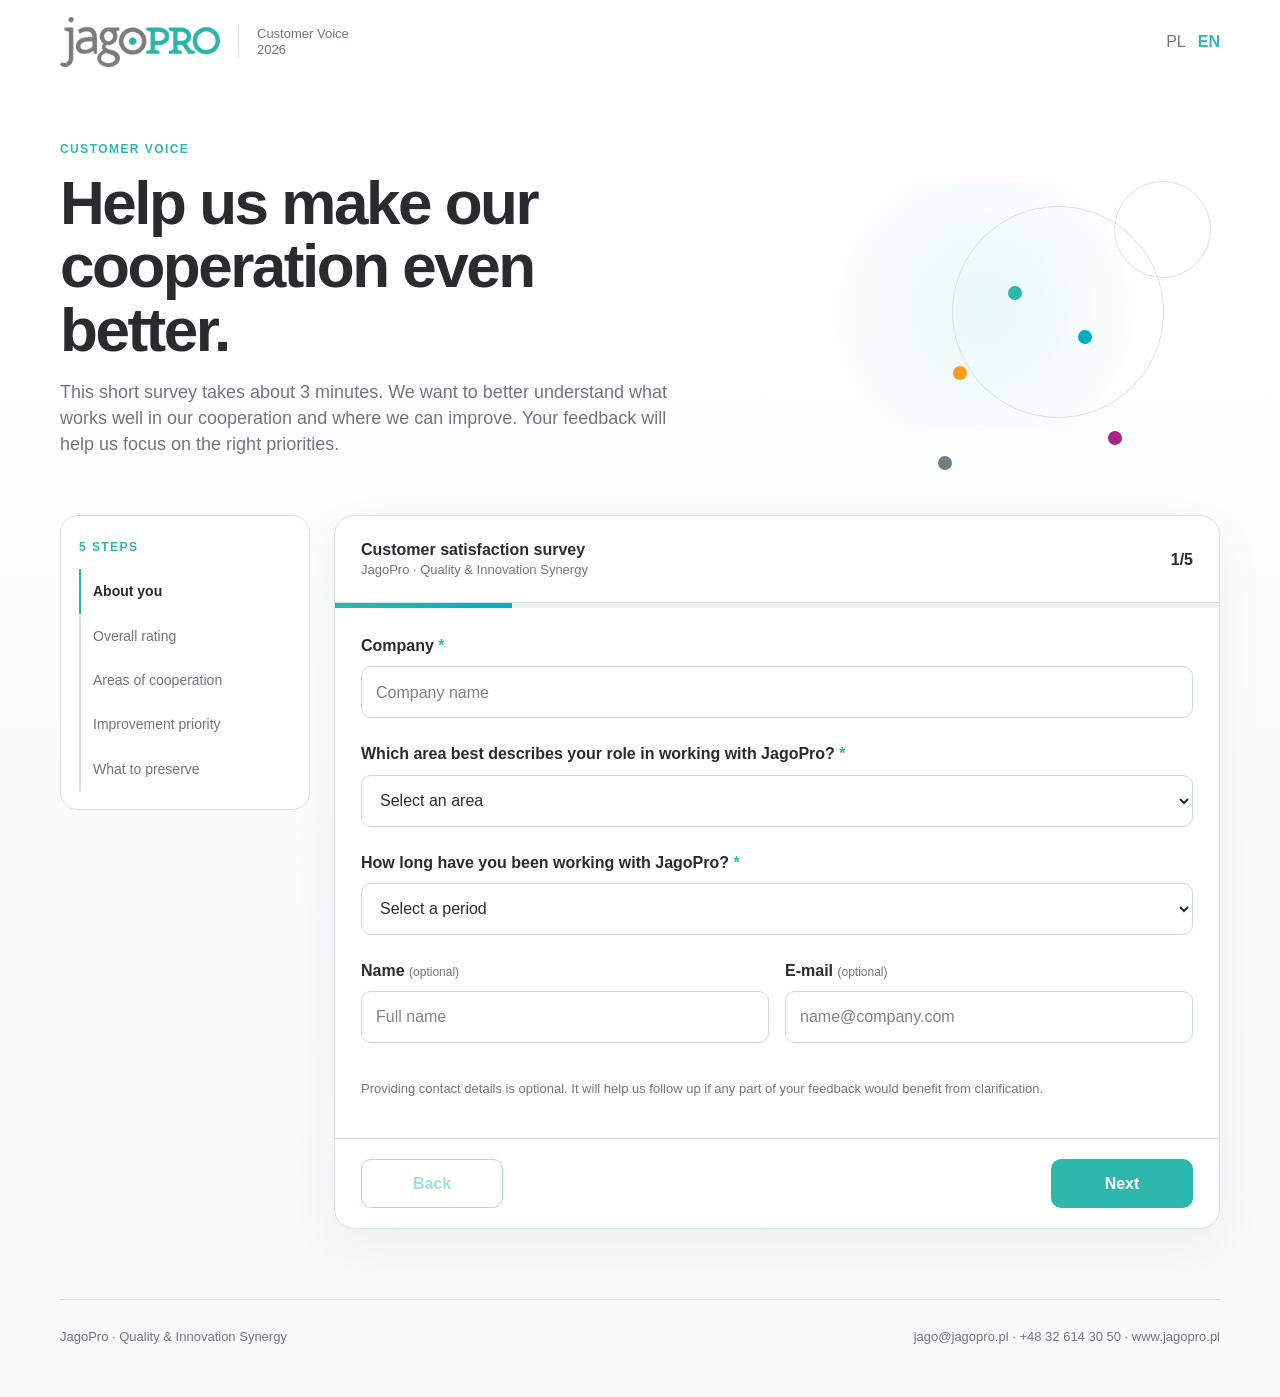
==== en.html @ cfceb54d "Move English contact details and navigation" ====
<!doctype html>
<html lang="en">
<head>
  <meta charset="utf-8">
  <meta name="viewport" content="width=device-width,initial-scale=1">
  <meta name="theme-color" content="#ffffff">
  <title>JagoPro — Customer satisfaction survey</title>
  <link rel="stylesheet" href="assets/styles.css?v=2026.4">
  <link rel="stylesheet" href="assets/refinements.css?v=2026.7">
</head>
<body data-lang="en">
<header>
  <div class="shell topbar">
    <div class="brand">
      <img class="logo" src="assets/jagopro-logo.png" alt="JagoPro">
      <div class="brandline"></div>
      <div class="brandcopy">Customer Voice<br>2026</div>
    </div>
    <nav class="lang"><a href="pl.html">PL</a><a class="active" href="en.html">EN</a></nav>
  </div>
</header>

<main class="shell">
  <section class="hero">
    <div>
      <span class="eyebrow">Customer Voice</span>
      <h1>Help us make our cooperation even better.</h1>
      <p>This short survey takes about 3 minutes. We want to better understand what works well in our cooperation and where we can improve. Your feedback will help us focus on the right priorities.</p>
    </div>
    <div class="molecule"><span class="dot" style="right:42%;top:42%"></span></div>
  </section>

  <section class="survey-layout">
    <aside class="steps">
      <span class="eyebrow">5 steps</span>
      <ol>
        <li class="active">About you</li>
        <li>Overall rating</li>
        <li>Areas of cooperation</li>
        <li>Improvement priority</li>
        <li>What to preserve</li>
      </ol>
    </aside>

    <div class="card">
      <div id="form-body-wrap">
        <div class="card-head">
          <div><b>Customer satisfaction survey</b><div class="hint">JagoPro · Quality &amp; Innovation Synergy</div></div>
          <b id="step-count">1/5</b>
        </div>
        <div class="progress"><span id="progress-fill"></span></div>

        <form id="feedback-form">
          <div class="form-body">
            <section class="section active">
              <div class="question">
                <label class="q-label" for="company">Company <span class="required">*</span></label>
                <input id="company" name="company" type="text" autocomplete="organization" placeholder="Company name" required>
              </div>
              <div class="question">
                <label class="q-label" for="role">Which area best describes your role in working with JagoPro? <span class="required">*</span></label>
                <select id="role" name="role" required>
                  <option value="">Select an area</option>
                  <option value="procurement">Procurement</option>
                  <option value="rd">R&amp;D / Product Development</option>
                  <option value="quality">Quality / Regulatory</option>
                  <option value="supply">Supply Chain / Logistics</option>
                  <option value="sales">Sales / Marketing / Brand</option>
                  <option value="management">Management</option>
                  <option value="other">Other</option>
                </select>
              </div>
              <div class="question">
                <label class="q-label" for="cooperation">How long have you been working with JagoPro? <span class="required">*</span></label>
                <select id="cooperation" name="cooperation" required>
                  <option value="">Select a period</option>
                  <option value="lt1">Less than 1 year</option>
                  <option value="1to3">1–3 years</option>
                  <option value="3to5">3–5 years</option>
                  <option value="gt5">More than 5 years</option>
                </select>
              </div>
              <div class="grid-2">
                <div class="question">
                  <label class="q-label" for="name">Name <span class="optional">(optional)</span></label>
                  <input id="name" name="name" type="text" autocomplete="name" placeholder="Full name">
                </div>
                <div class="question">
                  <label class="q-label" for="email">E-mail <span class="optional">(optional)</span></label>
                  <input id="email" name="email" type="email" autocomplete="email" placeholder="name@company.com">
                </div>
              </div>
              <p class="privacy-note">Providing contact details is optional. It will help us follow up if any part of your feedback would benefit from clarification.</p>
            </section>

            <section class="section">
              <div class="question">
                <span class="q-label">How likely are you to recommend JagoPro as a contract manufacturing partner? <span class="required">*</span></span>
                <div id="nps-grid" class="nps-grid"></div>
                <div class="nps-legend"><span>Not at all likely</span><span>Extremely likely</span></div>
              </div>
              <div class="question">
                <label class="q-label" for="nps_reason">What had the greatest influence on your score? <span class="optional">(optional)</span></label>
                <textarea id="nps_reason" name="nps_reason" placeholder="A brief answer is perfectly sufficient."></textarea>
              </div>
              <div class="question">
                <span class="q-label">Overall, how would you rate your cooperation with JagoPro? <span class="required">*</span></span>
                <div id="overall-grid" class="scale5 survey-choice-stack"></div>
              </div>
              <div class="question">
                <span class="q-label">How does JagoPro compare with other manufacturers or suppliers you work with? <span class="required">*</span></span>
                <div id="competitor-grid" class="choice-grid survey-choice-stack"></div>
              </div>
            </section>

            <section class="section" data-matrix="true">
              <div class="question">
                <span class="q-label">How would you rate JagoPro in the following areas? <span class="required">*</span></span>
                <span class="hint matrix-help">Please rate each area from 5 to 1: 5 means “very good”, 3 “neutral”, and 1 “very poor”. If an area has not been part of your cooperation with JagoPro or you do not have enough experience to assess it fairly, choose “—”.</span>
                <div class="matrix-wrap">
                  <table class="matrix survey-matrix">
                    <thead><tr><th>Area</th><th>5</th><th>4</th><th>3</th><th>2</th><th>1</th><th class="matrix-na-head"></th></tr></thead>
                    <tbody id="matrix-body"></tbody>
                  </table>
                </div>
              </div>
            </section>

            <section class="section">
              <div class="question">
                <label class="q-label" for="improvement_priority">If we could improve just one aspect of our cooperation, which area should be our priority? <span class="required">*</span></label>
                <select id="improvement_priority" name="improvement_priority" required>
                  <option value="">Select an area</option>
                  <option value="quality">Product quality and consistency</option>
                  <option value="delivery">Delivery reliability and predictability</option>
                  <option value="communication">Speed and quality of communication</option>
                  <option value="proactive">Proactive communication about changes and risks</option>
                  <option value="technical">Technical expertise and quality of advice</option>
                  <option value="flexibility">Flexibility and responsiveness</option>
                  <option value="development">Product development and launch</option>
                  <option value="complaints">Handling problems and complaints</option>
                  <option value="other">Other</option>
                </select>
              </div>
              <div class="question">
                <label class="q-label" for="improvement_reason">What could we do better in this area? <span class="optional">(optional)</span></label>
                <textarea id="improvement_reason" name="improvement_reason" placeholder="If possible, share a specific example or briefly describe the change that would be most valuable to you."></textarea>
              </div>
            </section>

            <section class="section">
              <div class="question">
                <label class="q-label" for="keep_comment">What works particularly well in our cooperation and is worth preserving? <span class="optional">(optional)</span></label>
                <textarea id="keep_comment" name="keep_comment" placeholder="What do you value most about working with JagoPro?"></textarea>
              </div>
              <div class="question">
                <label class="q-label" for="additional_comment">Is there anything else you would like to share with us? <span class="optional">(optional)</span></label>
                <textarea id="additional_comment" name="additional_comment" placeholder="Any additional comment, suggestion or context about your cooperation with JagoPro."></textarea>
              </div>
            </section>
          </div>

          <div id="validation" class="validation"></div>
          <div class="form-actions">
            <button id="prev-btn" class="btn btn-secondary" type="button">Back</button>
            <button id="next-btn" class="btn btn-primary" type="button">Next</button>
          </div>
        </form>
      </div>

      <div id="success" class="success"><div><div class="success-mark">✓</div><h2>Thank you for your time.</h2><p>Your feedback will help us make our cooperation even better.</p></div></div>
    </div>
  </section>
</main>

<footer class="shell footer"><span>JagoPro · Quality &amp; Innovation Synergy</span><span>jago@jagopro.pl · +48 32 614 30 50 · www.jagopro.pl</span></footer>

<script>
document.getElementById('nps-grid').innerHTML=[...Array(11).keys()].map(v=>`<div class="nps-option"><input id="nps${v}" type="radio" name="nps" value="${v}" ${v===0?'required':''}><label for="nps${v}">${v}</label></div>`).join('');
const overallLabels={5:'very good',4:'good',3:'neutral',2:'poor',1:'very poor'};
document.getElementById('overall-grid').innerHTML=[5,4,3,2,1].map((v,i)=>`<div class="choice"><input id="overall${v}" type="radio" name="overall" value="${v}" ${i===0?'required':''}><label for="overall${v}">${v} · ${overallLabels[v]}</label></div>`).join('');
const ds=[['quality','Product quality and consistency'],['delivery','Delivery reliability and predictability'],['communication','Speed and quality of communication'],['proactive','Proactive communication about changes and risks'],['technical','Technical expertise and quality of advice'],['flexibility','Flexibility and responsiveness'],['development','Product development and launch'],['complaints','Handling problems and complaints']];
document.getElementById('matrix-body').innerHTML=ds.map(([k,l])=>`<tr><td>${l}</td>${[5,4,3,2,1,'na'].map(v=>`<td class="${v==='na'?'matrix-na-cell':''}"><input class="matrix-radio" id="${k}-${v}" type="radio" name="${k}" value="${v}"><label for="${k}-${v}" ${v==='na'?'title="I cannot assess this"':''}>${v==='na'?'—':v}</label></td>`).join('')}</tr>`).join('');
const cp=[['5','Much better'],['4','Somewhat better'],['3','About the same'],['2','Somewhat worse'],['1','Much worse'],['na','I can’t make a fair comparison']];
document.getElementById('competitor-grid').innerHTML=cp.map(([v,l],i)=>`<div class="choice ${v==='na'?'neutral-choice':''}"><input id="cmp${v}" type="radio" name="competitor" value="${v}" ${i===0?'required':''}><label for="cmp${v}">${l}</label></div>`).join('');
</script>
<script src="assets/config.js?v=2026.4"></script>
<script src="assets/survey.js?v=2026.10"></script>
</body>
</html>
---- assets/styles.css ----
:root{--t:#2db8ad;--c:#00aec4;--g:#2a2b2e;--m:#70767a;--l:#d7e2e0;--bg:#f7faf9;--w:#fff;--red:#c84c4c;--amber:#c58b24}*{box-sizing:border-box}body{margin:0;font-family:Aptos,"Segoe UI",Arial,sans-serif;color:var(--g);background:linear-gradient(180deg,#fff 0,#f7faf9 100%);line-height:1.45}.shell{width:min(1160px,calc(100% - 40px));margin:auto}.topbar,.admin-top .topbar{height:84px;display:flex;align-items:center;justify-content:space-between}.brand{display:flex;align-items:center;gap:18px}.logo{width:160px;height:auto}.brandline{width:1px;height:32px;background:var(--l)}.brandcopy{font-size:13px;color:var(--m);line-height:1.2}.lang a,.toolbar button,.toolbar select,.btn{font:inherit}.lang a{color:var(--m);text-decoration:none;margin-left:12px}.lang a.active{color:var(--t);font-weight:700}.hero{padding:52px 0 28px;display:grid;grid-template-columns:1.15fr .85fr;gap:52px;align-items:center}.eyebrow{font-size:12px;letter-spacing:.12em;text-transform:uppercase;font-weight:700;color:var(--t)}h1{font-size:clamp(36px,5vw,62px);line-height:1.02;margin:12px 0 18px;letter-spacing:-.04em}h2{font-size:28px;margin:0 0 10px}h3{margin:0;font-size:18px}.hero p,.analytics-head p{font-size:18px;color:var(--m);max-width:700px}.molecule{min-height:250px;position:relative;background:radial-gradient(circle at 50% 50%,rgba(45,184,173,.1),transparent 58%)}.molecule:before,.molecule:after{content:"";position:absolute;border:1px solid var(--l);border-radius:50%}.molecule:before{width:210px;height:210px;right:12%;top:10%}.molecule:after{width:95px;height:95px;right:2%;top:0}.dot{position:absolute;width:14px;height:14px;border-radius:50%;background:var(--t);box-shadow:70px 44px 0 var(--c),-55px 80px 0 #f1a01e,100px 145px 0 #a72587,-70px 170px 0 #6e7f82}.survey-layout{display:grid;grid-template-columns:250px 1fr;gap:24px;align-items:start;padding:12px 0 70px}.steps{position:sticky;top:20px;background:#fff;border:1px solid var(--l);border-radius:18px;padding:18px}.steps ol{list-style:none;padding:0;margin:12px 0 0}.steps li{padding:12px;border-left:2px solid var(--l);color:var(--m);font-size:14px}.steps li.active{border-color:var(--t);color:var(--g);font-weight:700}.steps li.done{color:var(--t)}.card{background:#fff;border:1px solid var(--l);border-radius:20px;box-shadow:0 18px 50px rgba(42,43,46,.06);overflow:hidden}.card-head{padding:22px 26px;border-bottom:1px solid var(--l);display:flex;align-items:center;justify-content:space-between}.progress{height:5px;background:#edf2f1}.progress span{display:block;height:100%;background:linear-gradient(90deg,var(--t),var(--c));transition:.25s}.form-body{padding:26px}.section{display:none}.section.active{display:block}.question{margin:0 0 24px}.q-label{display:block;font-weight:700;margin-bottom:9px}.hint,.privacy-note{display:block;color:var(--m);font-size:13px}.required{color:var(--t)}input[type=text],input[type=email],select,textarea{width:100%;padding:13px 14px;border:1px solid #cfdad8;border-radius:10px;background:#fff;color:var(--g);font:inherit}textarea{min-height:105px;resize:vertical}input:focus,select:focus,textarea:focus{outline:2px solid rgba(45,184,173,.18);border-color:var(--t)}.choice-grid,.scale5{display:grid;grid-template-columns:repeat(2,minmax(0,1fr));gap:9px}.choice input,.nps-option input,.matrix-radio{position:absolute;opacity:0;pointer-events:none}.choice label,.nps-option label{display:block;border:1px solid var(--l);border-radius:10px;padding:11px 12px;cursor:pointer}.choice input:checked+label,.nps-option input:checked+label{border-color:var(--t);background:#effaf8;color:#176b65;font-weight:700}.nps-grid{display:grid;grid-template-columns:repeat(11,1fr);gap:6px}.nps-option label{text-align:center;padding:10px 3px}.nps-legend{display:flex;justify-content:space-between;color:var(--m);font-size:12px;margin-top:7px}.matrix-wrap{overflow-x:auto;border:1px solid var(--l);border-radius:12px}.matrix{width:100%;border-collapse:collapse;min-width:700px}.matrix th,.matrix td{border-bottom:1px solid #e8efee;padding:10px;text-align:center}.matrix th:first-child,.matrix td:first-child{text-align:left}.matrix tr:last-child td{border-bottom:0}.matrix-radio+label{display:inline-grid;place-items:center;width:34px;height:34px;border-radius:50%;border:1px solid var(--l);cursor:pointer}.matrix-radio:checked+label{background:var(--t);border-color:var(--t);color:#fff}.form-actions{display:flex;justify-content:space-between;padding:20px 26px;border-top:1px solid var(--l)}.btn{border:0;border-radius:10px;padding:12px 20px;cursor:pointer}.btn-primary{background:var(--t);color:#fff;font-weight:700}.btn-secondary{background:#f1f5f4;color:var(--g)}.btn:disabled{opacity:.45;cursor:not-allowed}.validation{display:none;margin:0 26px 16px;color:#9d3131;background:#fff1f1;padding:10px 12px;border-radius:9px}.validation.show{display:block}.success{display:none;min-height:420px;place-items:center;text-align:center;padding:30px}.success.active{display:grid}.success-mark{width:58px;height:58px;border-radius:50%;display:grid;place-items:center;background:#e6f8f5;color:var(--t);font-size:30px;font-weight:700;margin:0 auto 15px}.grid-2{display:grid;grid-template-columns:1fr 1fr;gap:16px}.footer{display:flex;justify-content:space-between;color:var(--m);font-size:13px;padding:28px 0 50px;border-top:1px solid var(--l)}.admin-body{background:#f4f7f6}.admin-top{background:#fff;border-bottom:1px solid var(--l)}.admin-badge{font-size:11px;letter-spacing:.1em;color:var(--m);border:1px solid var(--l);padding:7px 9px;border-radius:999px}.analytics-main{padding:34px 0 60px}.analytics-head{display:flex;justify-content:space-between;gap:24px;align-items:end}.analytics-head h1{font-size:44px;margin:8px 0}.toolbar{display:flex;gap:8px;flex-wrap:wrap}.toolbar button,.toolbar select{border:1px solid var(--l);background:#fff;padding:10px 12px;border-radius:9px;color:var(--g)}.demo-strip{margin:20px 0 14px;background:#eaf8f6;border:1px solid #c7ebe6;padding:11px 14px;border-radius:10px;display:flex;justify-content:space-between;color:#35605c;font-size:13px}.kpi-grid{display:grid;grid-template-columns:repeat(4,1fr);gap:14px}.panel{background:#fff;border:1px solid var(--l);border-radius:15px;overflow:hidden}.kpi{padding:18px}.kpi-label,.kpi-sub{color:var(--m);font-size:12px}.kpi-value{font-size:36px;font-weight:700;margin:4px 0}.analytics-grid,.full-grid{display:grid;grid-template-columns:1.35fr .65fr;gap:14px;margin-top:14px}.full-grid{grid-template-columns:1fr 1fr}.panel-head{padding:15px 17px;border-bottom:1px solid var(--l);display:flex;justify-content:space-between;gap:12px}.panel-head span{font-size:11px;color:var(--m)}.panel-body{padding:16px}.driver-row{display:grid;grid-template-columns:minmax(170px,1.6fr) 2fr 45px 70px;gap:10px;align-items:center;margin:11px 0;font-size:13px}.bar{height:7px;background:#edf2f1;border-radius:99px;overflow:hidden}.bar span{display:block;height:100%;background:var(--t)}.driver-score{font-weight:700}.priority{font-size:11px;color:#55706d}.priority.medium{color:#9c6a15}.priority.high{color:#a13b3b;font-weight:700}.nps-stack{display:grid;grid-template-columns:var(--detractors,33%) var(--passives,34%) var(--promoters,33%);height:36px;border-radius:9px;overflow:hidden;color:#fff;font-size:11px;font-weight:700;text-align:center;line-height:36px}.nps-d{background:#c65a5a}.nps-p{background:#9aa5a3}.nps-r{background:var(--t)}.nps-legend-admin{display:flex;justify-content:space-between;font-size:10px;color:var(--m);margin:7px 0 18px}.role-row,.alert-top,.comment-top{display:flex;align-items:center;gap:9px}.role-row{padding:9px 0;border-bottom:1px solid #edf2f1}.role-row span{flex:1}.role-row small{color:var(--m)}.alert-item,.comment-item{padding:11px 0;border-bottom:1px solid #edf2f1}.alert-item p,.comment-item p,.action-item p{margin:5px 0 0;color:#5c6664;font-size:13px}.tag{font-size:10px;padding:3px 6px;border-radius:999px}.tag.red{background:#fff0f0;color:#a13b3b}.tag.gray{background:#f0f3f2;color:#66716f}.action-item{display:grid;grid-template-columns:38px 1fr auto;gap:12px;padding:12px 0;border-bottom:1px solid #edf2f1}.action-num{color:var(--t);font-weight:700}.action-impact{font-size:10px;color:var(--m)}.empty{color:var(--m);font-size:13px;padding:10px 0}@media(max-width:850px){.hero,.survey-layout,.analytics-grid,.full-grid{grid-template-columns:1fr}.molecule{display:none}.steps{position:static}.steps ol{display:flex;overflow:auto}.steps li{min-width:max-content;border-left:0;border-bottom:2px solid var(--l)}.kpi-grid{grid-template-columns:repeat(2,1fr)}.analytics-head{align-items:flex-start;flex-direction:column}.driver-row{grid-template-columns:1.6fr 1fr 40px}.priority{display:none}}@media(max-width:560px){.shell{width:min(100% - 24px,1160px)}.topbar{height:70px}.logo{width:128px}.brandcopy,.brandline{display:none}.hero{padding-top:28px}.choice-grid,.scale5,.grid-2{grid-template-columns:1fr}.nps-grid{grid-template-columns:repeat(6,1fr)}.form-body{padding:20px 16px}.form-actions{padding:16px}.kpi-grid{grid-template-columns:1fr 1fr}.footer{flex-direction:column;gap:8px}.toolbar{width:100%}.toolbar>*{flex:1}.demo-strip{gap:10px;flex-direction:column}}
---- assets/refinements.css ----
/* Survey refinements — Customer Voice 2026.7 */
input[type="text"],
input[type="email"],
select{
  min-height:52px;
}

input[type="text"],
input[type="email"]{
  appearance:none;
  -webkit-appearance:none;
}

input::placeholder,
textarea::placeholder{
  color:#7b8583;
  opacity:1;
}

.survey-choice-stack{
  grid-template-columns:1fr !important;
  gap:9px;
}

.survey-choice-stack .choice label{
  min-height:48px;
  display:flex;
  align-items:center;
  padding:12px 14px;
}

.neutral-choice{
  margin-top:8px;
  padding-top:10px;
  border-top:1px solid #e8efee;
}

.neutral-choice label{
  background:#fafcfc;
  color:#586462;
}

.matrix-help{
  margin-bottom:12px;
  max-width:100%;
  line-height:1.5;
}

.survey-matrix{
  width:100%;
  min-width:760px;
  table-layout:fixed;
}

.survey-matrix th,
.survey-matrix td{
  vertical-align:middle;
}

.survey-matrix th:first-child,
.survey-matrix td:first-child{
  width:47%;
}

.survey-matrix th:nth-child(n+2):nth-child(-n+6),
.survey-matrix td:nth-child(n+2):nth-child(-n+6){
  width:7.4%;
}

.survey-matrix th:last-child,
.survey-matrix td:last-child{
  width:16%;
}

.matrix-na-head{
  font-size:12px;
  line-height:1.2;
  white-space:normal;
}

.matrix-na-cell .matrix-radio + label{
  width:34px;
  min-width:34px;
  height:34px;
  padding:0;
  border-radius:50%;
  font-size:14px;
}

.optional{
  color:var(--m);
  font-size:12px;
  font-weight:400;
}

@media(max-width:560px){
  .survey-choice-stack .choice label{
    min-height:50px;
  }
}
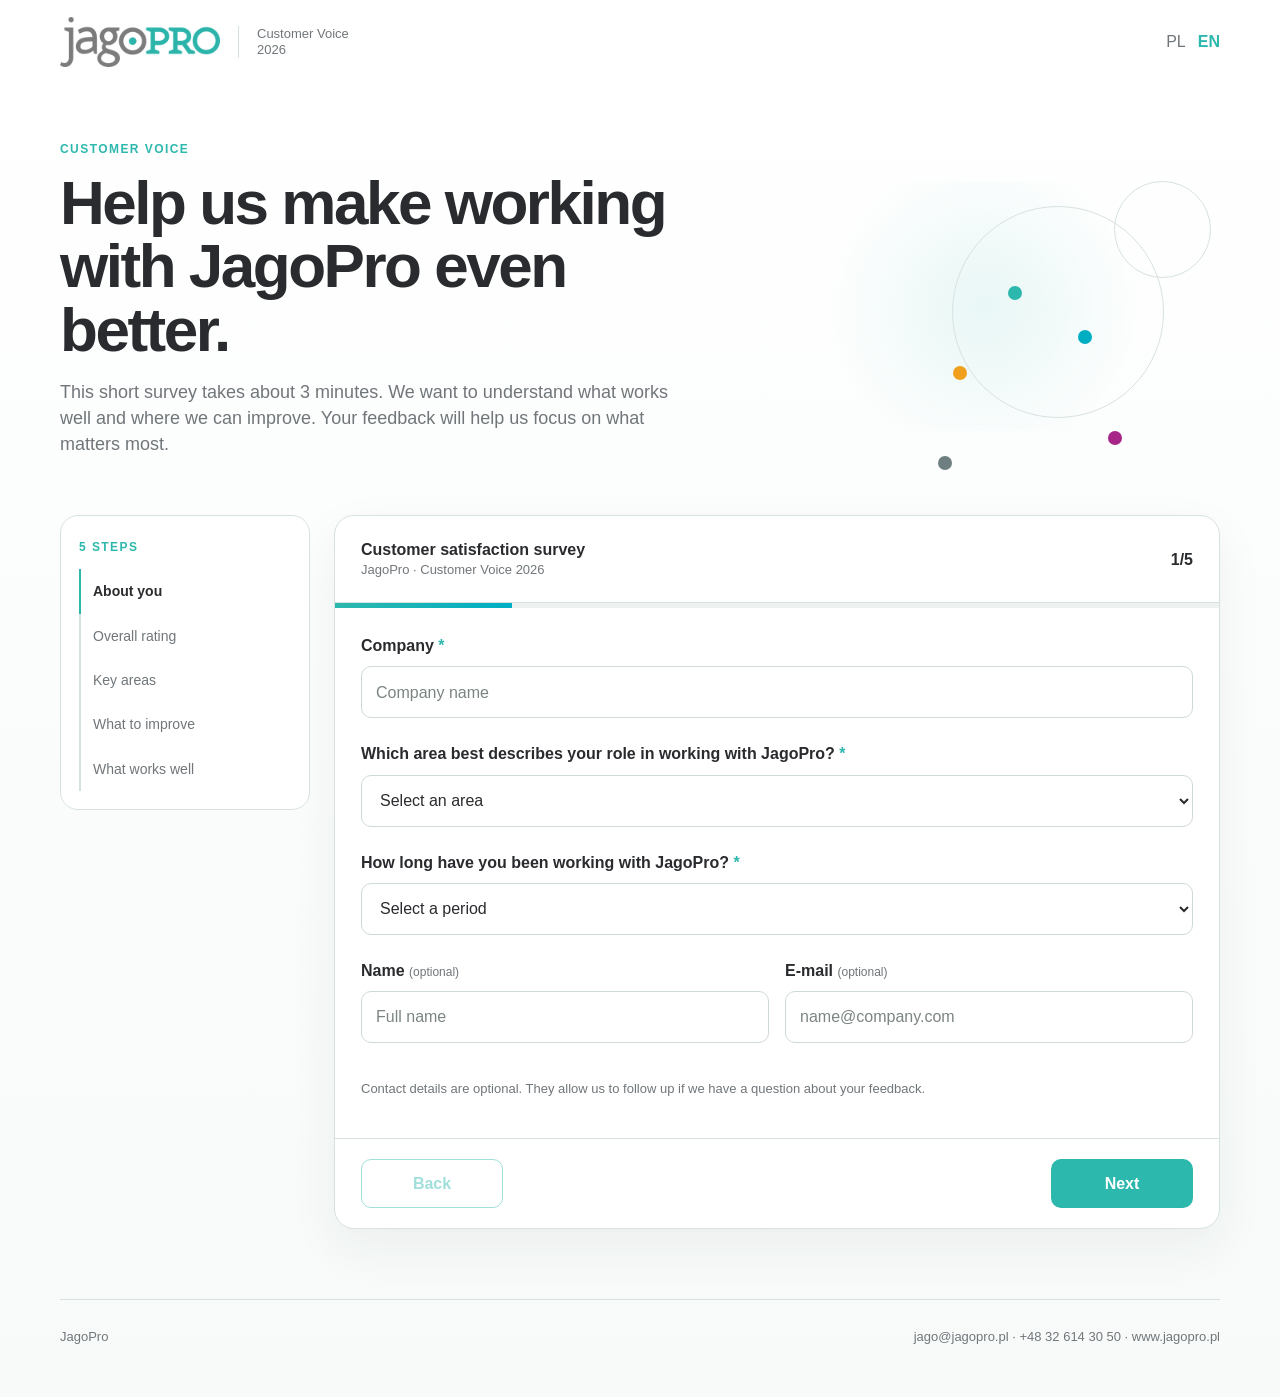
==== commit 35760ee5: "Load fixed survey copy on English page" ====
--- a/en.html
+++ b/en.html
@@ -185,6 +185,7 @@
 document.getElementById('competitor-grid').innerHTML=cp.map(([v,l],i)=>`<div class="choice ${v==='na'?'neutral-choice':''}"><input id="cmp${v}" type="radio" name="competitor" value="${v}" ${i===0?'required':''}><label for="cmp${v}">${l}</label></div>`).join('');
 </script>
 <script src="assets/config.js?v=2026.4"></script>
-<script src="assets/survey.js?v=2026.10"></script>
+<script src="assets/survey.js?v=2026.11"></script>
+<script src="assets/copy.js?v=2026.12"></script>
 </body>
 </html>
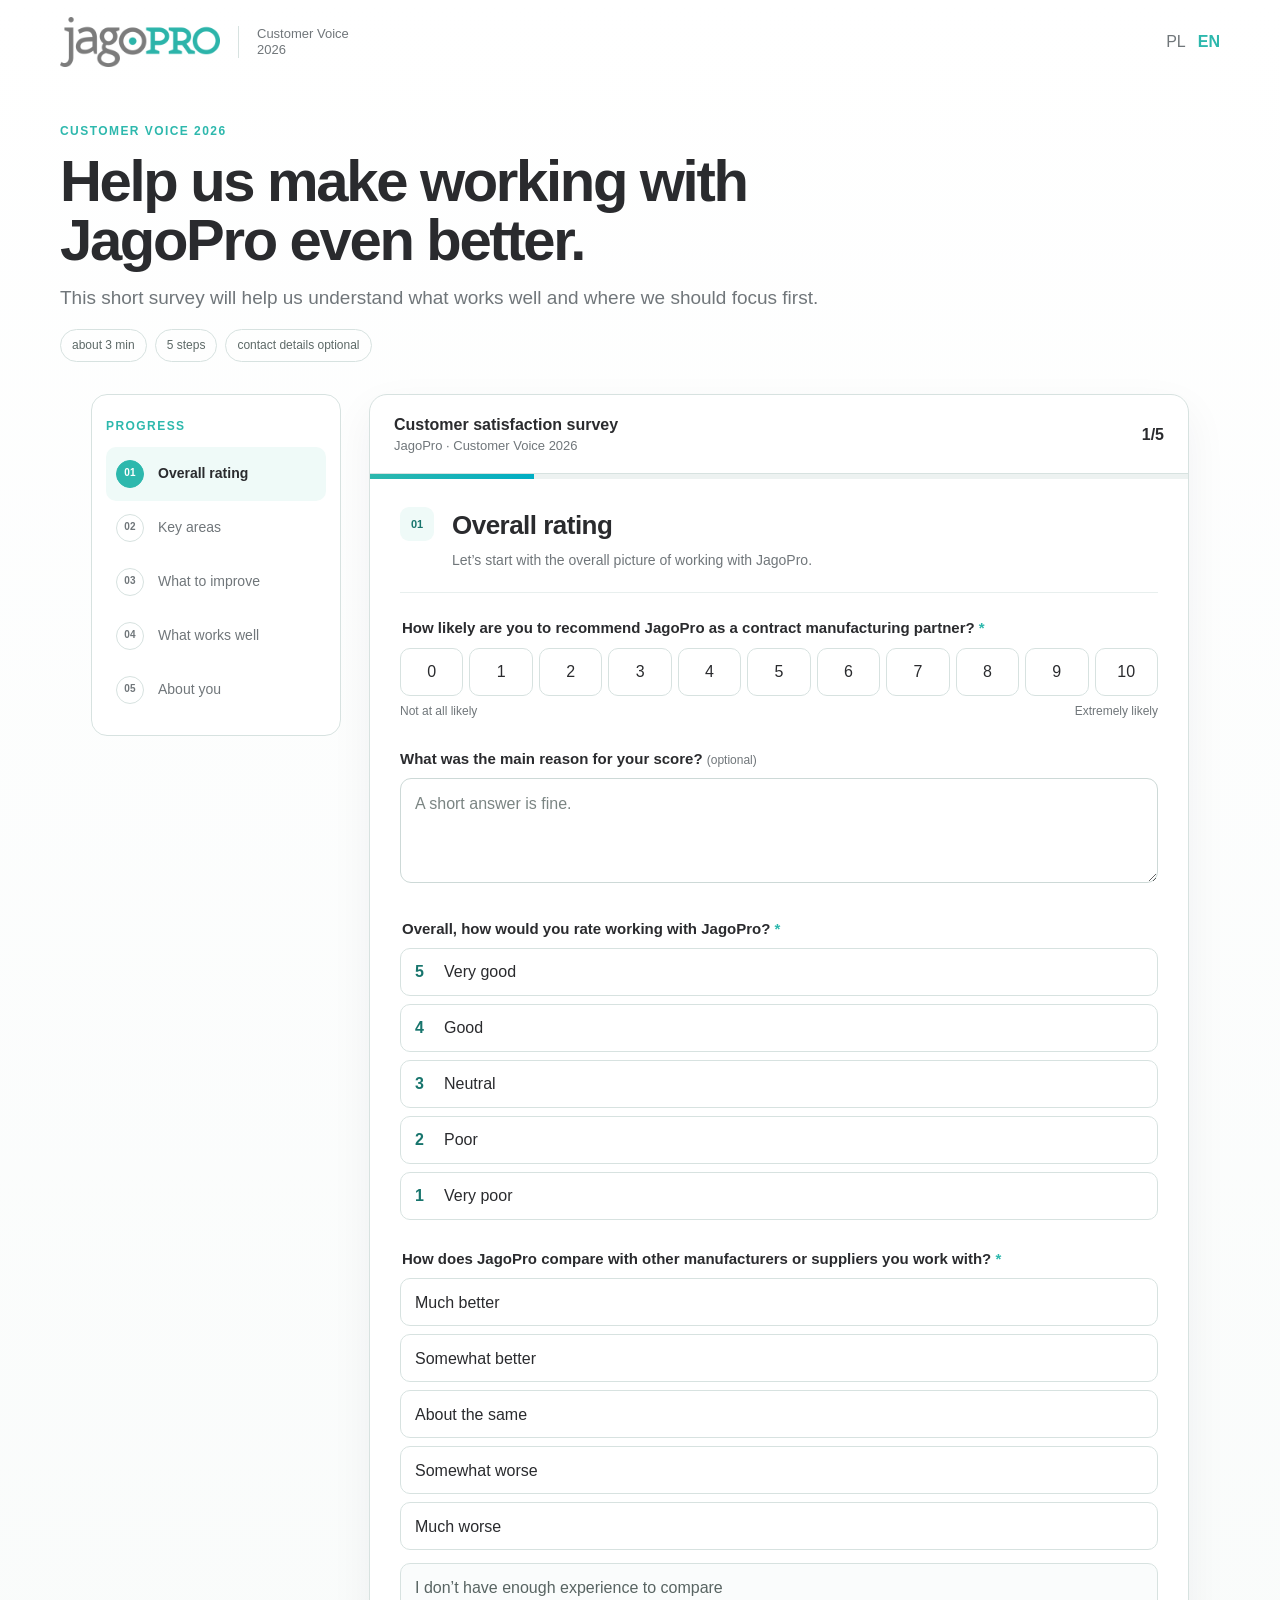
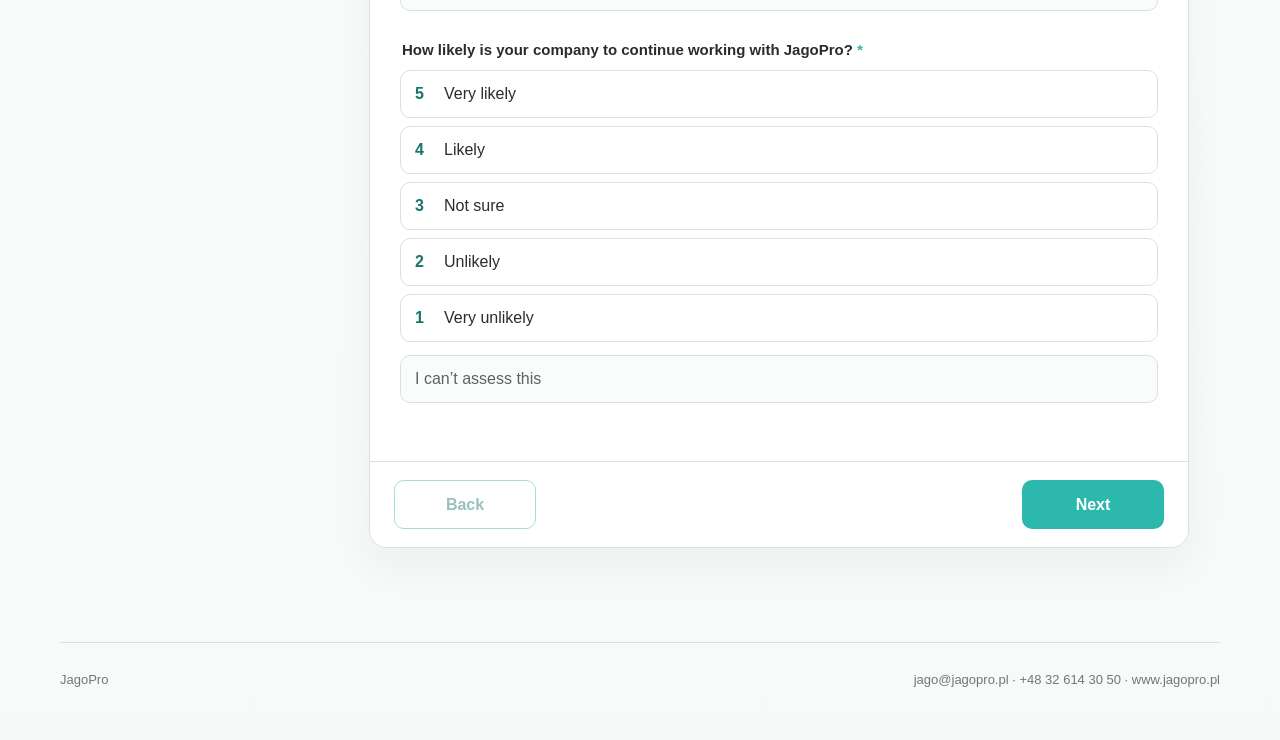
==== commit 34f2f807: "Build Customer Voice 2.0" ====
--- a/en.html
+++ b/en.html
@@ -2,11 +2,11 @@
 <html lang="en">
 <head>
   <meta charset="utf-8">
-  <meta name="viewport" content="width=device-width,initial-scale=1">
+  <meta name="viewport" content="width=device-width,initial-scale=1,viewport-fit=cover">
   <meta name="theme-color" content="#ffffff">
-  <title>JagoPro — Customer satisfaction survey</title>
-  <link rel="stylesheet" href="assets/styles.css?v=2026.4">
-  <link rel="stylesheet" href="assets/refinements.css?v=2026.7">
+  <title>JagoPro — Customer Voice 2026</title>
+  <link rel="stylesheet" href="assets/styles.css?v=2.0">
+  <link rel="stylesheet" href="assets/survey-v2.css?v=2.0">
 </head>
 <body data-lang="en">
 <header>
@@ -16,176 +16,158 @@
       <div class="brandline"></div>
       <div class="brandcopy">Customer Voice<br>2026</div>
     </div>
-    <nav class="lang"><a href="pl.html">PL</a><a class="active" href="en.html">EN</a></nav>
+    <nav class="lang" aria-label="Language"><a href="pl.html">PL</a><a class="active" href="en.html" aria-current="page">EN</a></nav>
   </div>
 </header>
 
-<main class="shell">
-  <section class="hero">
-    <div>
-      <span class="eyebrow">Customer Voice</span>
-      <h1>Help us make our cooperation even better.</h1>
-      <p>This short survey takes about 3 minutes. We want to better understand what works well in our cooperation and where we can improve. Your feedback will help us focus on the right priorities.</p>
+<main class="shell survey-page">
+  <section class="survey-hero">
+    <span class="eyebrow">Customer Voice 2026</span>
+    <h1>Help us make working with JagoPro even better.</h1>
+    <p>This short survey will help us understand what works well and where we should focus first.</p>
+    <div class="survey-meta" aria-label="Survey information">
+      <span>about 3 min</span><span>5 steps</span><span>contact details optional</span>
     </div>
-    <div class="molecule"><span class="dot" style="right:42%;top:42%"></span></div>
   </section>
 
-  <section class="survey-layout">
-    <aside class="steps">
-      <span class="eyebrow">5 steps</span>
+  <section class="survey-layout survey-layout-v2">
+    <aside class="steps steps-v2" aria-label="Survey steps">
+      <span class="eyebrow">Progress</span>
       <ol>
-        <li class="active">About you</li>
-        <li>Overall rating</li>
-        <li>Areas of cooperation</li>
-        <li>Improvement priority</li>
-        <li>What to preserve</li>
+        <li><button type="button" class="step-button active" data-step="0"><span class="step-number">01</span><span>Overall rating</span></button></li>
+        <li><button type="button" class="step-button" data-step="1" disabled><span class="step-number">02</span><span>Key areas</span></button></li>
+        <li><button type="button" class="step-button" data-step="2" disabled><span class="step-number">03</span><span>What to improve</span></button></li>
+        <li><button type="button" class="step-button" data-step="3" disabled><span class="step-number">04</span><span>What works well</span></button></li>
+        <li><button type="button" class="step-button" data-step="4" disabled><span class="step-number">05</span><span>About you</span></button></li>
       </ol>
     </aside>
 
-    <div class="card">
+    <div class="mobile-stepbar" aria-live="polite">
+      <div><span id="mobile-step-count">1 of 5</span><strong id="mobile-step-title">Overall rating</strong></div>
+      <div class="mobile-dots" aria-hidden="true"><i class="active"></i><i></i><i></i><i></i><i></i></div>
+    </div>
+
+    <div class="card survey-card-v2">
       <div id="form-body-wrap">
-        <div class="card-head">
-          <div><b>Customer satisfaction survey</b><div class="hint">JagoPro · Quality &amp; Innovation Synergy</div></div>
+        <div class="card-head card-head-v2">
+          <div><b>Customer satisfaction survey</b><div class="hint">JagoPro · Customer Voice 2026</div></div>
           <b id="step-count">1/5</b>
         </div>
-        <div class="progress"><span id="progress-fill"></span></div>
+        <div class="progress" aria-hidden="true"><span id="progress-fill"></span></div>
 
-        <form id="feedback-form">
-          <div class="form-body">
-            <section class="section active">
+        <form id="feedback-form" novalidate>
+          <div class="form-body form-body-v2">
+            <section class="section active" data-title="Overall rating">
+              <div class="section-heading">
+                <span class="section-kicker">01</span>
+                <div><h2>Overall rating</h2><p>Let’s start with the overall picture of working with JagoPro.</p></div>
+              </div>
+
+              <fieldset class="question question-fieldset" data-required-group="nps">
+                <legend class="q-label">How likely are you to recommend JagoPro as a contract manufacturing partner? <span class="required">*</span></legend>
+                <div class="nps-grid nps-grid-v2">
+                  <label><input type="radio" name="nps" value="0"><span>0</span></label><label><input type="radio" name="nps" value="1"><span>1</span></label><label><input type="radio" name="nps" value="2"><span>2</span></label><label><input type="radio" name="nps" value="3"><span>3</span></label><label><input type="radio" name="nps" value="4"><span>4</span></label><label><input type="radio" name="nps" value="5"><span>5</span></label><label><input type="radio" name="nps" value="6"><span>6</span></label><label><input type="radio" name="nps" value="7"><span>7</span></label><label><input type="radio" name="nps" value="8"><span>8</span></label><label><input type="radio" name="nps" value="9"><span>9</span></label><label><input type="radio" name="nps" value="10"><span>10</span></label>
+                </div>
+                <div class="nps-legend"><span>Not at all likely</span><span>Extremely likely</span></div>
+              </fieldset>
+
               <div class="question">
-                <label class="q-label" for="company">Company <span class="required">*</span></label>
-                <input id="company" name="company" type="text" autocomplete="organization" placeholder="Company name" required>
+                <label class="q-label" id="nps-reason-label" for="nps_reason">What was the main reason for your score? <span class="optional">(optional)</span></label>
+                <textarea id="nps_reason" name="nps_reason" placeholder="A short answer is fine."></textarea>
               </div>
-              <div class="question">
-                <label class="q-label" for="role">Which area best describes your role in working with JagoPro? <span class="required">*</span></label>
-                <select id="role" name="role" required>
-                  <option value="">Select an area</option>
-                  <option value="procurement">Procurement</option>
-                  <option value="rd">R&amp;D / Product Development</option>
-                  <option value="quality">Quality / Regulatory</option>
-                  <option value="supply">Supply Chain / Logistics</option>
-                  <option value="sales">Sales / Marketing / Brand</option>
-                  <option value="management">Management</option>
-                  <option value="other">Other</option>
-                </select>
-              </div>
-              <div class="question">
-                <label class="q-label" for="cooperation">How long have you been working with JagoPro? <span class="required">*</span></label>
-                <select id="cooperation" name="cooperation" required>
-                  <option value="">Select a period</option>
-                  <option value="lt1">Less than 1 year</option>
-                  <option value="1to3">1–3 years</option>
-                  <option value="3to5">3–5 years</option>
-                  <option value="gt5">More than 5 years</option>
-                </select>
-              </div>
-              <div class="grid-2">
-                <div class="question">
-                  <label class="q-label" for="name">Name <span class="optional">(optional)</span></label>
-                  <input id="name" name="name" type="text" autocomplete="name" placeholder="Full name">
+
+              <fieldset class="question question-fieldset" data-required-group="overall">
+                <legend class="q-label">Overall, how would you rate working with JagoPro? <span class="required">*</span></legend>
+                <div class="choice-list">
+                  <label><input type="radio" name="overall" value="5"><span><b>5</b> Very good</span></label>
+                  <label><input type="radio" name="overall" value="4"><span><b>4</b> Good</span></label>
+                  <label><input type="radio" name="overall" value="3"><span><b>3</b> Neutral</span></label>
+                  <label><input type="radio" name="overall" value="2"><span><b>2</b> Poor</span></label>
+                  <label><input type="radio" name="overall" value="1"><span><b>1</b> Very poor</span></label>
                 </div>
-                <div class="question">
-                  <label class="q-label" for="email">E-mail <span class="optional">(optional)</span></label>
-                  <input id="email" name="email" type="email" autocomplete="email" placeholder="name@company.com">
+              </fieldset>
+
+              <fieldset class="question question-fieldset" data-required-group="competitor">
+                <legend class="q-label">How does JagoPro compare with other manufacturers or suppliers you work with? <span class="required">*</span></legend>
+                <div class="choice-list">
+                  <label><input type="radio" name="competitor" value="5"><span>Much better</span></label>
+                  <label><input type="radio" name="competitor" value="4"><span>Somewhat better</span></label>
+                  <label><input type="radio" name="competitor" value="3"><span>About the same</span></label>
+                  <label><input type="radio" name="competitor" value="2"><span>Somewhat worse</span></label>
+                  <label><input type="radio" name="competitor" value="1"><span>Much worse</span></label>
+                  <label class="neutral-choice-v2"><input type="radio" name="competitor" value="na"><span>I don’t have enough experience to compare</span></label>
                 </div>
-              </div>
-              <p class="privacy-note">Providing contact details is optional. It will help us follow up if any part of your feedback would benefit from clarification.</p>
+              </fieldset>
+
+              <fieldset class="question question-fieldset" data-required-group="future_relationship">
+                <legend class="q-label">How likely is your company to continue working with JagoPro? <span class="required">*</span></legend>
+                <div class="choice-list compact-choice-list">
+                  <label><input type="radio" name="future_relationship" value="5"><span><b>5</b> Very likely</span></label>
+                  <label><input type="radio" name="future_relationship" value="4"><span><b>4</b> Likely</span></label>
+                  <label><input type="radio" name="future_relationship" value="3"><span><b>3</b> Not sure</span></label>
+                  <label><input type="radio" name="future_relationship" value="2"><span><b>2</b> Unlikely</span></label>
+                  <label><input type="radio" name="future_relationship" value="1"><span><b>1</b> Very unlikely</span></label>
+                  <label class="neutral-choice-v2"><input type="radio" name="future_relationship" value="na"><span>I can’t assess this</span></label>
+                </div>
+              </fieldset>
             </section>
 
-            <section class="section">
-              <div class="question">
-                <span class="q-label">How likely are you to recommend JagoPro as a contract manufacturing partner? <span class="required">*</span></span>
-                <div id="nps-grid" class="nps-grid"></div>
-                <div class="nps-legend"><span>Not at all likely</span><span>Extremely likely</span></div>
+            <section class="section" data-title="Key areas">
+              <div class="section-heading">
+                <span class="section-kicker">02</span>
+                <div><h2>Key areas</h2><p>Rate each area separately. If it has not been part of your work with JagoPro, choose “—”.</p></div>
               </div>
-              <div class="question">
-                <label class="q-label" for="nps_reason">What had the greatest influence on your score? <span class="optional">(optional)</span></label>
-                <textarea id="nps_reason" name="nps_reason" placeholder="A brief answer is perfectly sufficient."></textarea>
-              </div>
-              <div class="question">
-                <span class="q-label">Overall, how would you rate your cooperation with JagoPro? <span class="required">*</span></span>
-                <div id="overall-grid" class="scale5 survey-choice-stack"></div>
-              </div>
-              <div class="question">
-                <span class="q-label">How does JagoPro compare with other manufacturers or suppliers you work with? <span class="required">*</span></span>
-                <div id="competitor-grid" class="choice-grid survey-choice-stack"></div>
+              <div class="scale-key"><span><b>5</b> very good</span><span><b>3</b> neutral</span><span><b>1</b> very poor</span><span><b>—</b> can’t assess</span></div>
+
+              <div class="driver-grid">
+                <fieldset class="driver-card" data-required-group="quality"><legend>Product quality</legend><div class="rating-row"><label><input type="radio" name="quality" value="5"><span>5</span></label><label><input type="radio" name="quality" value="4"><span>4</span></label><label><input type="radio" name="quality" value="3"><span>3</span></label><label><input type="radio" name="quality" value="2"><span>2</span></label><label><input type="radio" name="quality" value="1"><span>1</span></label><label class="na"><input type="radio" name="quality" value="na"><span>—</span></label></div></fieldset>
+                <fieldset class="driver-card" data-required-group="delivery"><legend>Delivery reliability</legend><div class="rating-row"><label><input type="radio" name="delivery" value="5"><span>5</span></label><label><input type="radio" name="delivery" value="4"><span>4</span></label><label><input type="radio" name="delivery" value="3"><span>3</span></label><label><input type="radio" name="delivery" value="2"><span>2</span></label><label><input type="radio" name="delivery" value="1"><span>1</span></label><label class="na"><input type="radio" name="delivery" value="na"><span>—</span></label></div></fieldset>
+                <fieldset class="driver-card" data-required-group="communication"><legend>Quality of communication</legend><div class="rating-row"><label><input type="radio" name="communication" value="5"><span>5</span></label><label><input type="radio" name="communication" value="4"><span>4</span></label><label><input type="radio" name="communication" value="3"><span>3</span></label><label><input type="radio" name="communication" value="2"><span>2</span></label><label><input type="radio" name="communication" value="1"><span>1</span></label><label class="na"><input type="radio" name="communication" value="na"><span>—</span></label></div></fieldset>
+                <fieldset class="driver-card" data-required-group="proactive"><legend>Communication about changes and risks</legend><div class="rating-row"><label><input type="radio" name="proactive" value="5"><span>5</span></label><label><input type="radio" name="proactive" value="4"><span>4</span></label><label><input type="radio" name="proactive" value="3"><span>3</span></label><label><input type="radio" name="proactive" value="2"><span>2</span></label><label><input type="radio" name="proactive" value="1"><span>1</span></label><label class="na"><input type="radio" name="proactive" value="na"><span>—</span></label></div></fieldset>
+                <fieldset class="driver-card" data-required-group="technical"><legend>Technical support</legend><div class="rating-row"><label><input type="radio" name="technical" value="5"><span>5</span></label><label><input type="radio" name="technical" value="4"><span>4</span></label><label><input type="radio" name="technical" value="3"><span>3</span></label><label><input type="radio" name="technical" value="2"><span>2</span></label><label><input type="radio" name="technical" value="1"><span>1</span></label><label class="na"><input type="radio" name="technical" value="na"><span>—</span></label></div></fieldset>
+                <fieldset class="driver-card" data-required-group="flexibility"><legend>Flexibility in working together</legend><div class="rating-row"><label><input type="radio" name="flexibility" value="5"><span>5</span></label><label><input type="radio" name="flexibility" value="4"><span>4</span></label><label><input type="radio" name="flexibility" value="3"><span>3</span></label><label><input type="radio" name="flexibility" value="2"><span>2</span></label><label><input type="radio" name="flexibility" value="1"><span>1</span></label><label class="na"><input type="radio" name="flexibility" value="na"><span>—</span></label></div></fieldset>
+                <fieldset class="driver-card" data-required-group="development"><legend>Product development and launch support</legend><div class="rating-row"><label><input type="radio" name="development" value="5"><span>5</span></label><label><input type="radio" name="development" value="4"><span>4</span></label><label><input type="radio" name="development" value="3"><span>3</span></label><label><input type="radio" name="development" value="2"><span>2</span></label><label><input type="radio" name="development" value="1"><span>1</span></label><label class="na"><input type="radio" name="development" value="na"><span>—</span></label></div></fieldset>
+                <fieldset class="driver-card" data-required-group="complaints"><legend>Handling problems and complaints</legend><div class="rating-row"><label><input type="radio" name="complaints" value="5"><span>5</span></label><label><input type="radio" name="complaints" value="4"><span>4</span></label><label><input type="radio" name="complaints" value="3"><span>3</span></label><label><input type="radio" name="complaints" value="2"><span>2</span></label><label><input type="radio" name="complaints" value="1"><span>1</span></label><label class="na"><input type="radio" name="complaints" value="na"><span>—</span></label></div></fieldset>
               </div>
             </section>
 
-            <section class="section" data-matrix="true">
-              <div class="question">
-                <span class="q-label">How would you rate JagoPro in the following areas? <span class="required">*</span></span>
-                <span class="hint matrix-help">Please rate each area from 5 to 1: 5 means “very good”, 3 “neutral”, and 1 “very poor”. If an area has not been part of your cooperation with JagoPro or you do not have enough experience to assess it fairly, choose “—”.</span>
-                <div class="matrix-wrap">
-                  <table class="matrix survey-matrix">
-                    <thead><tr><th>Area</th><th>5</th><th>4</th><th>3</th><th>2</th><th>1</th><th class="matrix-na-head"></th></tr></thead>
-                    <tbody id="matrix-body"></tbody>
-                  </table>
-                </div>
-              </div>
+            <section class="section" data-title="What to improve">
+              <div class="section-heading"><span class="section-kicker">03</span><div><h2>What to improve</h2><p>If we focus on one thing, we want it to be the one that matters most.</p></div></div>
+              <div class="question"><label class="q-label" for="improvement_priority">What should we focus on first? <span class="required">*</span></label><select id="improvement_priority" name="improvement_priority" required><option value="">Select an area</option><option value="quality">Product quality</option><option value="delivery">Delivery reliability</option><option value="communication">Quality of communication</option><option value="proactive">Communication about changes and risks</option><option value="technical">Technical support</option><option value="flexibility">Flexibility in working together</option><option value="development">Product development and launch support</option><option value="complaints">Handling problems and complaints</option><option value="other">Other</option><option value="none">No specific area stands out for improvement</option></select></div>
+              <div class="question" id="improvement-reason-wrap"><label class="q-label" for="improvement_reason">What could we do better? <span class="optional">(optional)</span></label><textarea id="improvement_reason" name="improvement_reason" placeholder="If you can, share an example or briefly describe what you would like us to change."></textarea></div>
             </section>
 
-            <section class="section">
-              <div class="question">
-                <label class="q-label" for="improvement_priority">If we could improve just one aspect of our cooperation, which area should be our priority? <span class="required">*</span></label>
-                <select id="improvement_priority" name="improvement_priority" required>
-                  <option value="">Select an area</option>
-                  <option value="quality">Product quality and consistency</option>
-                  <option value="delivery">Delivery reliability and predictability</option>
-                  <option value="communication">Speed and quality of communication</option>
-                  <option value="proactive">Proactive communication about changes and risks</option>
-                  <option value="technical">Technical expertise and quality of advice</option>
-                  <option value="flexibility">Flexibility and responsiveness</option>
-                  <option value="development">Product development and launch</option>
-                  <option value="complaints">Handling problems and complaints</option>
-                  <option value="other">Other</option>
-                </select>
-              </div>
-              <div class="question">
-                <label class="q-label" for="improvement_reason">What could we do better in this area? <span class="optional">(optional)</span></label>
-                <textarea id="improvement_reason" name="improvement_reason" placeholder="If possible, share a specific example or briefly describe the change that would be most valuable to you."></textarea>
-              </div>
+            <section class="section" data-title="What works well">
+              <div class="section-heading"><span class="section-kicker">04</span><div><h2>What works well</h2><p>We also want to make sure we keep the things that already work.</p></div></div>
+              <div class="question"><label class="q-label" for="keep_comment">What works especially well when you work with JagoPro and should stay as it is? <span class="optional">(optional)</span></label><textarea id="keep_comment" name="keep_comment" placeholder="What do you value most?"></textarea></div>
+              <div class="question"><label class="q-label" for="additional_comment">Is there anything else you would like to share? <span class="optional">(optional)</span></label><textarea id="additional_comment" name="additional_comment" placeholder="Add any other comment, suggestion or context you would like us to know."></textarea></div>
             </section>
 
-            <section class="section">
-              <div class="question">
-                <label class="q-label" for="keep_comment">What works particularly well in our cooperation and is worth preserving? <span class="optional">(optional)</span></label>
-                <textarea id="keep_comment" name="keep_comment" placeholder="What do you value most about working with JagoPro?"></textarea>
+            <section class="section" data-title="About you">
+              <div class="section-heading"><span class="section-kicker">05</span><div><h2>About you</h2><p>A few final details will help us put your feedback in the right context.</p></div></div>
+              <div class="question"><label class="q-label" for="company">Company <span class="required">*</span></label><input id="company" name="company" type="text" autocomplete="organization" placeholder="Company name" required></div>
+              <div class="grid-2">
+                <div class="question"><label class="q-label" for="role">Which area best describes your role in working with JagoPro? <span class="required">*</span></label><select id="role" name="role" required><option value="">Select an area</option><option value="procurement">Procurement</option><option value="rd">R&amp;D / Product Development</option><option value="quality">Quality / Regulatory</option><option value="supply">Supply Chain / Logistics</option><option value="sales">Sales / Marketing / Brand</option><option value="management">Management</option><option value="other">Other</option></select></div>
+                <div class="question"><label class="q-label" for="cooperation">How long have you been working with JagoPro? <span class="required">*</span></label><select id="cooperation" name="cooperation" required><option value="">Select a period</option><option value="lt1">Less than 1 year</option><option value="1to3">1–3 years</option><option value="3to5">3–5 years</option><option value="gt5">More than 5 years</option></select></div>
               </div>
-              <div class="question">
-                <label class="q-label" for="additional_comment">Is there anything else you would like to share with us? <span class="optional">(optional)</span></label>
-                <textarea id="additional_comment" name="additional_comment" placeholder="Any additional comment, suggestion or context about your cooperation with JagoPro."></textarea>
-              </div>
+              <fieldset class="question question-fieldset contact-question" data-required-group="contact_permission"><legend class="q-label">May we contact you about this feedback? <span class="required">*</span></legend><div class="binary-choice"><label><input type="radio" name="contact_permission" value="yes"><span>Yes</span></label><label><input type="radio" name="contact_permission" value="no"><span>No</span></label></div></fieldset>
+              <div id="contact-fields" class="contact-fields" hidden><div class="grid-2"><div class="question"><label class="q-label" for="name">Name <span class="optional">(optional)</span></label><input id="name" name="name" type="text" autocomplete="name" placeholder="Full name"></div><div class="question"><label class="q-label" for="email">E-mail <span class="required">*</span></label><input id="email" name="email" type="email" autocomplete="email" placeholder="name@company.com"></div></div></div>
+              <p class="privacy-note">We will only use your contact details if we need to clarify something in your feedback.</p>
             </section>
           </div>
 
-          <div id="validation" class="validation"></div>
-          <div class="form-actions">
-            <button id="prev-btn" class="btn btn-secondary" type="button">Back</button>
-            <button id="next-btn" class="btn btn-primary" type="button">Next</button>
-          </div>
+          <div id="validation" class="validation" role="alert" aria-live="assertive"></div>
+          <div class="form-actions form-actions-v2"><button id="prev-btn" class="btn btn-secondary" type="button">Back</button><button id="next-btn" class="btn btn-primary" type="button">Next</button></div>
         </form>
       </div>
 
-      <div id="success" class="success"><div><div class="success-mark">✓</div><h2>Thank you for your time.</h2><p>Your feedback will help us make our cooperation even better.</p></div></div>
+      <div id="success" class="success success-v2" aria-live="polite"><div><div class="success-mark">✓</div><h2 tabindex="-1">Thank you for your time.</h2><p>Your feedback will help us work better with you and other customers.</p></div></div>
     </div>
   </section>
 </main>
 
-<footer class="shell footer"><span>JagoPro · Quality &amp; Innovation Synergy</span><span>jago@jagopro.pl · +48 32 614 30 50 · www.jagopro.pl</span></footer>
-
-<script>
-document.getElementById('nps-grid').innerHTML=[...Array(11).keys()].map(v=>`<div class="nps-option"><input id="nps${v}" type="radio" name="nps" value="${v}" ${v===0?'required':''}><label for="nps${v}">${v}</label></div>`).join('');
-const overallLabels={5:'very good',4:'good',3:'neutral',2:'poor',1:'very poor'};
-document.getElementById('overall-grid').innerHTML=[5,4,3,2,1].map((v,i)=>`<div class="choice"><input id="overall${v}" type="radio" name="overall" value="${v}" ${i===0?'required':''}><label for="overall${v}">${v} · ${overallLabels[v]}</label></div>`).join('');
-const ds=[['quality','Product quality and consistency'],['delivery','Delivery reliability and predictability'],['communication','Speed and quality of communication'],['proactive','Proactive communication about changes and risks'],['technical','Technical expertise and quality of advice'],['flexibility','Flexibility and responsiveness'],['development','Product development and launch'],['complaints','Handling problems and complaints']];
-document.getElementById('matrix-body').innerHTML=ds.map(([k,l])=>`<tr><td>${l}</td>${[5,4,3,2,1,'na'].map(v=>`<td class="${v==='na'?'matrix-na-cell':''}"><input class="matrix-radio" id="${k}-${v}" type="radio" name="${k}" value="${v}"><label for="${k}-${v}" ${v==='na'?'title="I cannot assess this"':''}>${v==='na'?'—':v}</label></td>`).join('')}</tr>`).join('');
-const cp=[['5','Much better'],['4','Somewhat better'],['3','About the same'],['2','Somewhat worse'],['1','Much worse'],['na','I can’t make a fair comparison']];
-document.getElementById('competitor-grid').innerHTML=cp.map(([v,l],i)=>`<div class="choice ${v==='na'?'neutral-choice':''}"><input id="cmp${v}" type="radio" name="competitor" value="${v}" ${i===0?'required':''}><label for="cmp${v}">${l}</label></div>`).join('');
-</script>
-<script src="assets/config.js?v=2026.4"></script>
-<script src="assets/survey.js?v=2026.11"></script>
-<script src="assets/copy.js?v=2026.12"></script>
+<footer class="shell footer"><span>JagoPro</span><span><a class="footer-link" href="mailto:jago@jagopro.pl">jago@jagopro.pl</a> · +48 32 614 30 50 · <a class="footer-link" href="https://www.jagopro.pl" target="_blank" rel="noopener noreferrer">www.jagopro.pl</a></span></footer>
+<script src="assets/config.js?v=2.0"></script>
+<script src="assets/survey.js?v=2.0"></script>
 </body>
 </html>
--- a/assets/survey-v2.css
+++ b/assets/survey-v2.css
@@ -0,0 +1,2 @@
+/* JagoPro Customer Voice 2.0 — adaptive survey UI */
+:root{--survey-max:820px;--touch:48px;--surface:#fff;--surface-soft:#f7faf9;--surface-accent:#effaf8;--ink:#2a2b2e;--muted:#70767a;--line:#d7e2e0;--brand:#2db8ad;--brand-dark:#18756d;--danger:#9d3131}html{scroll-behavior:smooth}body{min-width:320px}.survey-page{padding-bottom:24px}.survey-hero{max-width:900px;padding:34px 0 26px}.survey-hero h1{font-size:clamp(36px,4.8vw,58px);max-width:850px;margin:10px 0 14px}.survey-hero p{margin:0;max-width:760px;color:var(--muted);font-size:clamp(16px,1.6vw,19px)}.survey-meta{display:flex;flex-wrap:wrap;gap:8px;margin-top:18px}.survey-meta span{border:1px solid var(--line);background:rgba(255,255,255,.72);border-radius:999px;padding:7px 11px;color:#5d6967;font-size:12px}.survey-layout-v2{grid-template-columns:250px minmax(0,var(--survey-max));justify-content:center;gap:28px;padding-top:6px}.steps-v2{top:24px;border-radius:16px;padding:18px 14px;box-shadow:none}.steps-v2 ol{margin-top:10px}.steps-v2 li{padding:0;border:0}.step-button{width:100%;min-height:54px;display:grid;grid-template-columns:34px 1fr;gap:8px;align-items:center;text-align:left;border:0;background:transparent;color:var(--muted);border-radius:10px;padding:8px 10px;font:inherit;cursor:default}.step-button:not(:disabled){cursor:pointer}.step-button:not(:disabled):hover,.step-button:not(:disabled):focus-visible{background:#f2faf8;outline:none}.step-button.active{background:#effaf8;color:var(--ink);font-weight:700}.step-button.done{color:var(--brand-dark)}.step-number{width:28px;height:28px;border:1px solid var(--line);border-radius:50%;display:grid;place-items:center;font-size:10px;font-weight:800;letter-spacing:.03em;background:#fff}.step-button.active .step-number{background:var(--brand);border-color:var(--brand);color:#fff}.step-button.done .step-number{border-color:#a7ddd7;color:var(--brand-dark)}.mobile-stepbar{display:none}.survey-card-v2{width:100%;max-width:var(--survey-max);border-radius:18px;box-shadow:0 16px 44px rgba(42,43,46,.055)}.card-head-v2{padding:18px 24px}.form-body-v2{padding:28px 30px 30px}.section-heading{display:grid;grid-template-columns:40px 1fr;gap:12px;align-items:start;padding-bottom:22px;margin-bottom:24px;border-bottom:1px solid #e8efee}.section-heading h2{margin:0 0 5px;font-size:26px;letter-spacing:-.02em}.section-heading p{margin:0;color:var(--muted);font-size:14px}.section-kicker{width:34px;height:34px;display:grid;place-items:center;border-radius:9px;background:#effaf8;color:var(--brand-dark);font-size:11px;font-weight:800}.question{margin-bottom:28px}.question-fieldset,.driver-card{border:0;padding:0;margin-left:0;margin-right:0;min-inline-size:0}.q-label{font-size:15px;line-height:1.42}.optional{font-size:12px;font-weight:400;color:var(--muted)}input[type=text],input[type=email],select{min-height:52px}input[type=text],input[type=email],select,textarea{border-radius:11px;border-color:#cdd9d7;transition:border-color .15s,box-shadow .15s}input[type=text]:focus,input[type=email]:focus,select:focus,textarea:focus{outline:none;border-color:var(--brand);box-shadow:0 0 0 3px rgba(45,184,173,.12)}input::placeholder,textarea::placeholder{color:#7b8583;opacity:1}.nps-grid-v2{display:grid;grid-template-columns:repeat(11,minmax(44px,1fr));gap:6px}.nps-grid-v2 label,.rating-row label,.choice-list label,.binary-choice label{position:relative;display:block}.nps-grid-v2 input,.rating-row input,.choice-list input,.binary-choice input{position:absolute;opacity:0;pointer-events:none}.nps-grid-v2 span{min-height:var(--touch);display:grid;place-items:center;border:1px solid var(--line);border-radius:10px;background:#fff;cursor:pointer;transition:.15s}.nps-grid-v2 input:checked+span,.rating-row input:checked+span,.choice-list input:checked+span,.binary-choice input:checked+span{background:var(--surface-accent);border-color:var(--brand);color:var(--brand-dark);font-weight:700;box-shadow:inset 0 0 0 1px var(--brand)}.nps-grid-v2 input:focus-visible+span,.rating-row input:focus-visible+span,.choice-list input:focus-visible+span,.binary-choice input:focus-visible+span{outline:3px solid rgba(45,184,173,.2);outline-offset:2px}.choice-list{display:grid;grid-template-columns:1fr;gap:8px}.choice-list label>span{min-height:48px;display:flex;align-items:center;gap:9px;padding:11px 14px;border:1px solid var(--line);border-radius:10px;background:#fff;cursor:pointer}.choice-list label>span b{width:20px;color:var(--brand-dark)}.neutral-choice-v2{margin-top:5px}.neutral-choice-v2>span{background:#fafcfc!important;color:#586462}.scale-key{display:flex;flex-wrap:wrap;gap:8px 16px;padding:11px 13px;margin:-6px 0 15px;border:1px solid #e2ebe9;background:#fafcfc;border-radius:10px;color:var(--muted);font-size:12px}.scale-key b{color:var(--ink)}.driver-grid{display:grid;grid-template-columns:repeat(2,minmax(0,1fr));gap:12px}.driver-card{border:1px solid var(--line);border-radius:13px;padding:15px;background:#fff}.driver-card legend{float:left;width:100%;min-height:42px;margin:0 0 10px;font-size:14px;font-weight:700;line-height:1.35}.driver-card legend+*{clear:both}.rating-row{display:grid;grid-template-columns:repeat(6,1fr);gap:5px}.rating-row span{min-height:44px;display:grid;place-items:center;border:1px solid var(--line);border-radius:9px;background:#fff;cursor:pointer}.rating-row .na span{background:#fafcfc}.binary-choice{display:grid;grid-template-columns:repeat(2,minmax(0,180px));gap:8px}.binary-choice label>span{min-height:48px;display:grid;place-items:center;border:1px solid var(--line);border-radius:10px;cursor:pointer}.contact-fields{margin:-6px 0 24px;padding:18px;border:1px solid #dce9e7;border-radius:12px;background:#f9fcfb}.contact-fields[hidden]{display:none}.privacy-note{margin-top:-10px;line-height:1.5}.form-actions-v2{position:relative;gap:12px;padding:18px 24px;background:rgba(255,255,255,.96)}.form-actions-v2 .btn{min-width:142px;min-height:48px;padding:12px 22px;border-radius:10px;font-weight:700}.form-actions-v2 .btn-secondary{background:#fff;color:var(--brand-dark);border:1px solid var(--brand)}.form-actions-v2 .btn-secondary:not(:disabled):hover{background:#effaf8}.validation{margin:0 24px 0;border:1px solid #f1cccc}.validation.show{margin-bottom:0}.success-v2{min-height:470px}.footer-link{color:inherit;text-decoration:none;text-underline-offset:3px}.footer-link:hover,.footer-link:focus-visible{text-decoration:underline}.sr-only{position:absolute!important;width:1px!important;height:1px!important;padding:0!important;margin:-1px!important;overflow:hidden!important;clip:rect(0,0,0,0)!important;white-space:nowrap!important;border:0!important}@media(max-width:900px){.survey-layout-v2{grid-template-columns:1fr;gap:12px}.steps-v2{display:none}.mobile-stepbar{display:flex;justify-content:space-between;align-items:end;gap:16px;padding:11px 4px 2px}.mobile-stepbar span{display:block;color:var(--muted);font-size:11px;text-transform:uppercase;letter-spacing:.08em;font-weight:700}.mobile-stepbar strong{display:block;margin-top:2px;font-size:16px}.mobile-dots{display:flex;gap:5px;padding-bottom:5px}.mobile-dots i{width:7px;height:7px;border-radius:50%;background:#d8e4e2}.mobile-dots i.active,.mobile-dots i.done{background:var(--brand)}.survey-card-v2{max-width:none}}@media(max-width:620px){.shell{width:min(100% - 24px,1160px)}.topbar{height:68px}.logo{width:128px}.brandline,.brandcopy{display:none}.survey-hero{padding:22px 0 12px}.survey-hero .eyebrow{display:none}.survey-hero h1{font-size:clamp(31px,9vw,40px);margin-top:0}.survey-hero p{font-size:15px}.survey-meta{margin-top:13px}.survey-meta span{padding:6px 9px;font-size:11px}.survey-card-v2{border-radius:14px;box-shadow:0 10px 28px rgba(42,43,46,.045)}.card-head-v2{display:none}.progress{height:4px}.form-body-v2{padding:21px 16px 28px}.section-heading{grid-template-columns:34px 1fr;gap:9px;padding-bottom:17px;margin-bottom:21px}.section-heading h2{font-size:23px}.section-heading p{font-size:13px}.section-kicker{width:30px;height:30px}.question{margin-bottom:24px}.q-label{font-size:15px}textarea{min-height:112px;font-size:16px}input[type=text],input[type=email],select{font-size:16px}.nps-grid-v2{grid-template-columns:repeat(6,minmax(44px,1fr));gap:7px}.nps-grid-v2 label:last-child{grid-column:auto}.nps-legend{font-size:11px}.driver-grid{grid-template-columns:1fr}.driver-card{padding:14px}.driver-card legend{min-height:auto;margin-bottom:12px}.rating-row span{min-height:48px}.grid-2{grid-template-columns:1fr}.binary-choice{grid-template-columns:1fr 1fr}.form-actions-v2{position:sticky;bottom:0;z-index:10;padding:12px 16px calc(12px + env(safe-area-inset-bottom));border-top:1px solid var(--line);box-shadow:0 -10px 24px rgba(42,43,46,.05)}.form-actions-v2 .btn{flex:1;min-width:0;min-height:50px}.validation{margin:0 16px}.success-v2{min-height:360px;padding:28px 18px}.footer{padding-bottom:calc(36px + env(safe-area-inset-bottom))}}@media(pointer:coarse){.lang a{display:inline-grid;place-items:center;min-width:44px;min-height:44px;margin-left:4px}.step-button{min-height:58px}.rating-row span,.nps-grid-v2 span,.choice-list label>span,.binary-choice label>span{min-height:48px}}@media(prefers-reduced-motion:reduce){html{scroll-behavior:auto}*,*::before,*::after{scroll-behavior:auto!important;transition-duration:.01ms!important;animation-duration:.01ms!important;animation-iteration-count:1!important}}
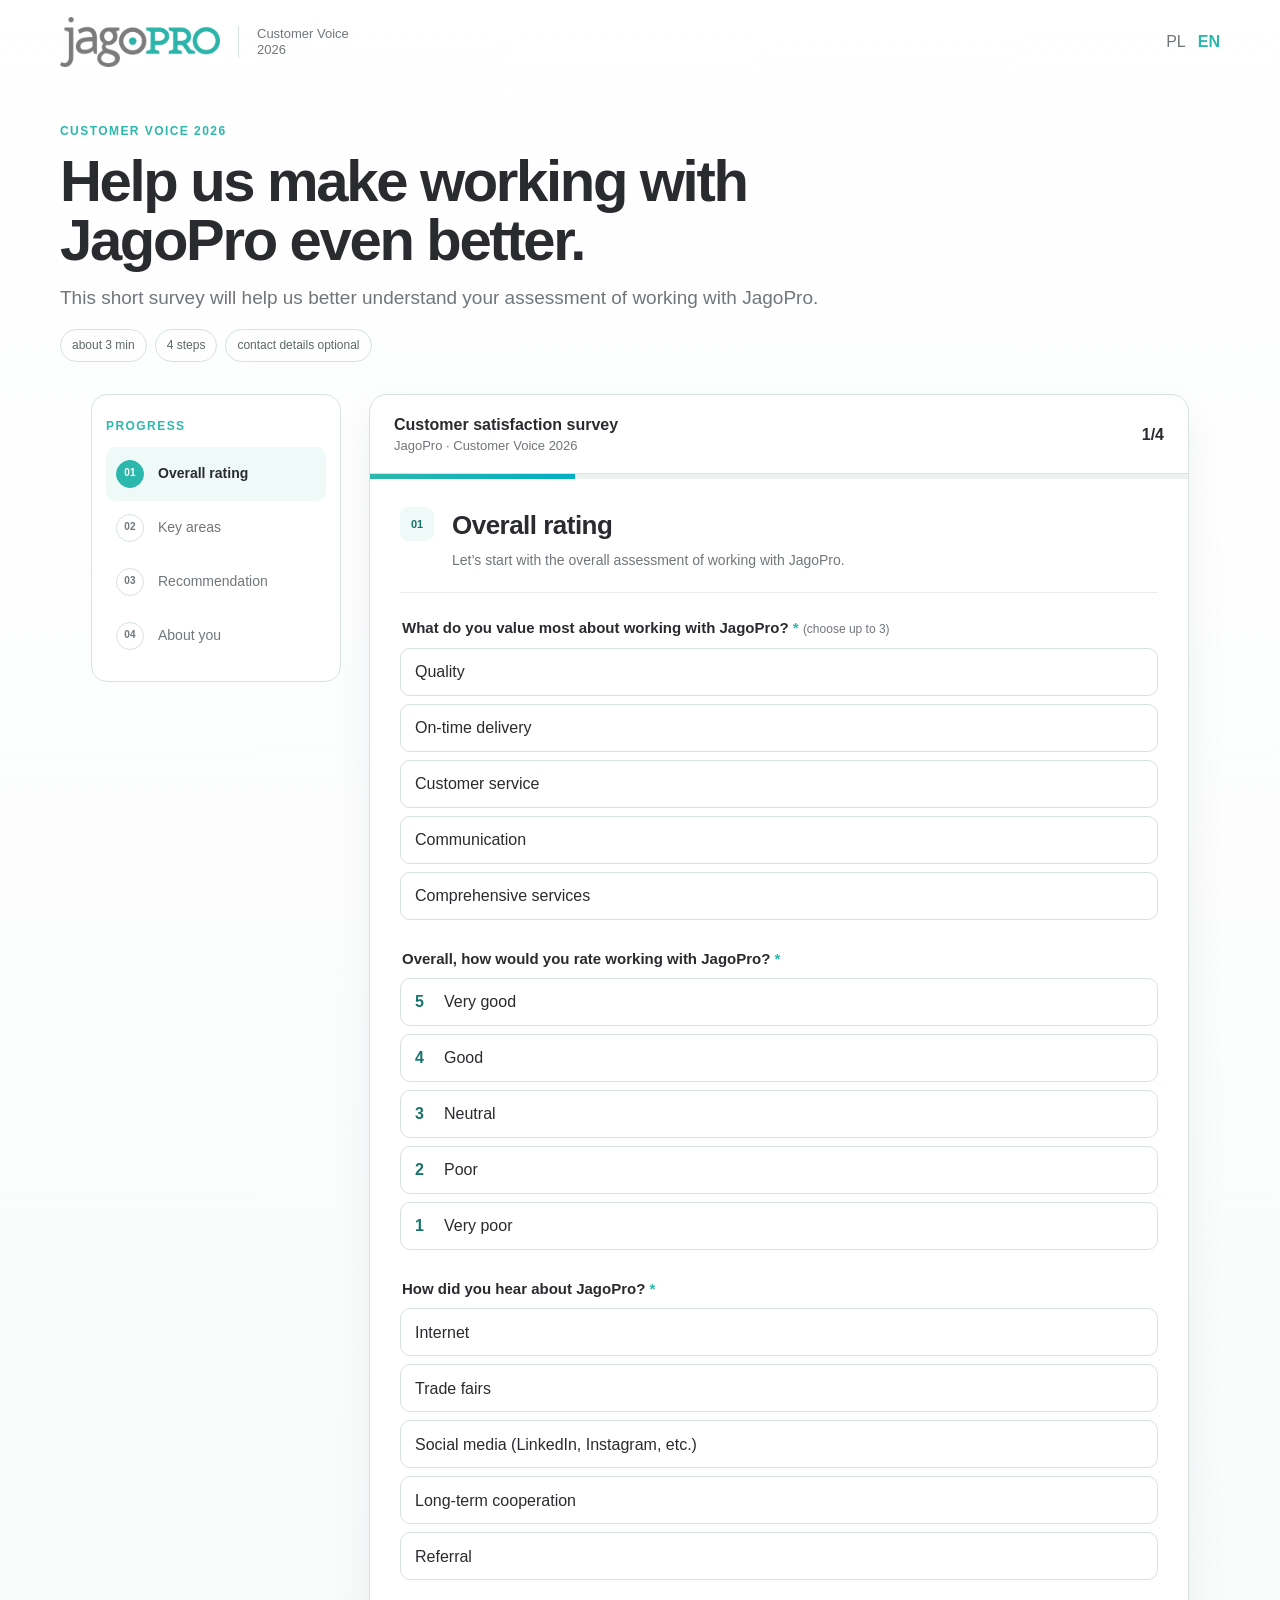
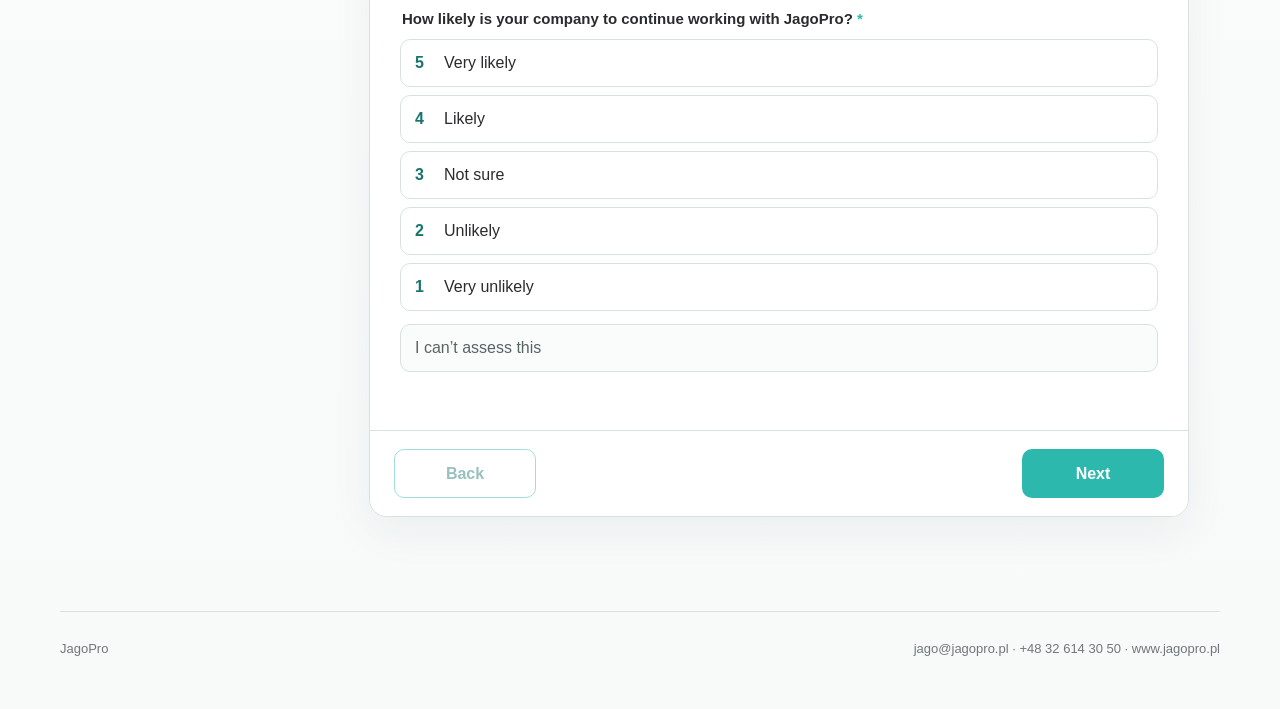
==== commit 7ad1f6f7: "Apply Dagmara survey requirements to English version" ====
--- a/en.html
+++ b/en.html
@@ -24,9 +24,9 @@
   <section class="survey-hero">
     <span class="eyebrow">Customer Voice 2026</span>
     <h1>Help us make working with JagoPro even better.</h1>
-    <p>This short survey will help us understand what works well and where we should focus first.</p>
+    <p>This short survey will help us better understand your assessment of working with JagoPro.</p>
     <div class="survey-meta" aria-label="Survey information">
-      <span>about 3 min</span><span>5 steps</span><span>contact details optional</span>
+      <span>about 3 min</span><span>4 steps</span><span>contact details optional</span>
     </div>
   </section>
 
@@ -36,22 +36,21 @@
       <ol>
         <li><button type="button" class="step-button active" data-step="0"><span class="step-number">01</span><span>Overall rating</span></button></li>
         <li><button type="button" class="step-button" data-step="1" disabled><span class="step-number">02</span><span>Key areas</span></button></li>
-        <li><button type="button" class="step-button" data-step="2" disabled><span class="step-number">03</span><span>What to improve</span></button></li>
-        <li><button type="button" class="step-button" data-step="3" disabled><span class="step-number">04</span><span>What works well</span></button></li>
-        <li><button type="button" class="step-button" data-step="4" disabled><span class="step-number">05</span><span>About you</span></button></li>
+        <li><button type="button" class="step-button" data-step="2" disabled><span class="step-number">03</span><span>Recommendation</span></button></li>
+        <li><button type="button" class="step-button" data-step="3" disabled><span class="step-number">04</span><span>About you</span></button></li>
       </ol>
     </aside>
 
     <div class="mobile-stepbar" aria-live="polite">
-      <div><span id="mobile-step-count">1 of 5</span><strong id="mobile-step-title">Overall rating</strong></div>
-      <div class="mobile-dots" aria-hidden="true"><i class="active"></i><i></i><i></i><i></i><i></i></div>
+      <div><span id="mobile-step-count">1 of 4</span><strong id="mobile-step-title">Overall rating</strong></div>
+      <div class="mobile-dots" aria-hidden="true"><i class="active"></i><i></i><i></i><i></i></div>
     </div>
 
     <div class="card survey-card-v2">
       <div id="form-body-wrap">
         <div class="card-head card-head-v2">
           <div><b>Customer satisfaction survey</b><div class="hint">JagoPro · Customer Voice 2026</div></div>
-          <b id="step-count">1/5</b>
+          <b id="step-count">1/4</b>
         </div>
         <div class="progress" aria-hidden="true"><span id="progress-fill"></span></div>
 
@@ -60,21 +59,19 @@
             <section class="section active" data-title="Overall rating">
               <div class="section-heading">
                 <span class="section-kicker">01</span>
-                <div><h2>Overall rating</h2><p>Let’s start with the overall picture of working with JagoPro.</p></div>
-              </div>
-
-              <fieldset class="question question-fieldset" data-required-group="nps">
-                <legend class="q-label">How likely are you to recommend JagoPro as a contract manufacturing partner? <span class="required">*</span></legend>
-                <div class="nps-grid nps-grid-v2">
-                  <label><input type="radio" name="nps" value="0"><span>0</span></label><label><input type="radio" name="nps" value="1"><span>1</span></label><label><input type="radio" name="nps" value="2"><span>2</span></label><label><input type="radio" name="nps" value="3"><span>3</span></label><label><input type="radio" name="nps" value="4"><span>4</span></label><label><input type="radio" name="nps" value="5"><span>5</span></label><label><input type="radio" name="nps" value="6"><span>6</span></label><label><input type="radio" name="nps" value="7"><span>7</span></label><label><input type="radio" name="nps" value="8"><span>8</span></label><label><input type="radio" name="nps" value="9"><span>9</span></label><label><input type="radio" name="nps" value="10"><span>10</span></label>
-                </div>
-                <div class="nps-legend"><span>Not at all likely</span><span>Extremely likely</span></div>
-              </fieldset>
-
-              <div class="question">
-                <label class="q-label" id="nps-reason-label" for="nps_reason">What was the main reason for your score? <span class="optional">(optional)</span></label>
-                <textarea id="nps_reason" name="nps_reason" placeholder="A short answer is fine."></textarea>
-              </div>
+                <div><h2>Overall rating</h2><p>Let’s start with the overall assessment of working with JagoPro.</p></div>
+              </div>
+
+              <fieldset class="question question-fieldset" data-required-group="valued_features" data-max-choices="3">
+                <legend class="q-label">What do you value most about working with JagoPro? <span class="required">*</span> <span class="optional">(choose up to 3)</span></legend>
+                <div class="choice-list">
+                  <label><input type="checkbox" name="valued_features" value="quality"><span>Quality</span></label>
+                  <label><input type="checkbox" name="valued_features" value="delivery"><span>On-time delivery</span></label>
+                  <label><input type="checkbox" name="valued_features" value="customer_service"><span>Customer service</span></label>
+                  <label><input type="checkbox" name="valued_features" value="communication"><span>Communication</span></label>
+                  <label><input type="checkbox" name="valued_features" value="comprehensive_services"><span>Comprehensive services</span></label>
+                </div>
+              </fieldset>
 
               <fieldset class="question question-fieldset" data-required-group="overall">
                 <legend class="q-label">Overall, how would you rate working with JagoPro? <span class="required">*</span></legend>
@@ -87,17 +84,21 @@
                 </div>
               </fieldset>
 
-              <fieldset class="question question-fieldset" data-required-group="competitor">
-                <legend class="q-label">How does JagoPro compare with other manufacturers or suppliers you work with? <span class="required">*</span></legend>
+              <fieldset class="question question-fieldset" data-required-group="source">
+                <legend class="q-label">How did you hear about JagoPro? <span class="required">*</span></legend>
                 <div class="choice-list">
-                  <label><input type="radio" name="competitor" value="5"><span>Much better</span></label>
-                  <label><input type="radio" name="competitor" value="4"><span>Somewhat better</span></label>
-                  <label><input type="radio" name="competitor" value="3"><span>About the same</span></label>
-                  <label><input type="radio" name="competitor" value="2"><span>Somewhat worse</span></label>
-                  <label><input type="radio" name="competitor" value="1"><span>Much worse</span></label>
-                  <label class="neutral-choice-v2"><input type="radio" name="competitor" value="na"><span>I don’t have enough experience to compare</span></label>
-                </div>
-              </fieldset>
+                  <label><input type="radio" name="source" value="internet"><span>Internet</span></label>
+                  <label><input type="radio" name="source" value="trade_fairs"><span>Trade fairs</span></label>
+                  <label><input type="radio" name="source" value="social_media"><span>Social media (LinkedIn, Instagram, etc.)</span></label>
+                  <label><input type="radio" name="source" value="long_term_cooperation"><span>Long-term cooperation</span></label>
+                  <label><input type="radio" name="source" value="referral"><span>Referral</span></label>
+                </div>
+              </fieldset>
+
+              <div class="question" id="referral-source-wrap" hidden>
+                <label class="q-label" for="referral_source">Who referred you to us? <span class="optional">(optional)</span></label>
+                <input id="referral_source" name="referral_source" type="text" placeholder="e.g. friend, business partner">
+              </div>
 
               <fieldset class="question question-fieldset" data-required-group="future_relationship">
                 <legend class="q-label">How likely is your company to continue working with JagoPro? <span class="required">*</span></legend>
@@ -115,53 +116,127 @@
             <section class="section" data-title="Key areas">
               <div class="section-heading">
                 <span class="section-kicker">02</span>
-                <div><h2>Key areas</h2><p>Rate each area separately. If it has not been part of your work with JagoPro, choose “—”.</p></div>
-              </div>
-              <div class="scale-key"><span><b>5</b> very good</span><span><b>3</b> neutral</span><span><b>1</b> very poor</span><span><b>—</b> can’t assess</span></div>
+                <div><h2>How do you rate the individual areas of cooperation?</h2><p>Rate each area on a scale from 1 to 5.</p></div>
+              </div>
+              <div class="scale-key"><span><b>5</b> very good</span><span><b>3</b> neutral</span><span><b>1</b> very poor</span></div>
 
               <div class="driver-grid">
-                <fieldset class="driver-card" data-required-group="quality"><legend>Product quality</legend><div class="rating-row"><label><input type="radio" name="quality" value="5"><span>5</span></label><label><input type="radio" name="quality" value="4"><span>4</span></label><label><input type="radio" name="quality" value="3"><span>3</span></label><label><input type="radio" name="quality" value="2"><span>2</span></label><label><input type="radio" name="quality" value="1"><span>1</span></label><label class="na"><input type="radio" name="quality" value="na"><span>—</span></label></div></fieldset>
-                <fieldset class="driver-card" data-required-group="delivery"><legend>Delivery reliability</legend><div class="rating-row"><label><input type="radio" name="delivery" value="5"><span>5</span></label><label><input type="radio" name="delivery" value="4"><span>4</span></label><label><input type="radio" name="delivery" value="3"><span>3</span></label><label><input type="radio" name="delivery" value="2"><span>2</span></label><label><input type="radio" name="delivery" value="1"><span>1</span></label><label class="na"><input type="radio" name="delivery" value="na"><span>—</span></label></div></fieldset>
-                <fieldset class="driver-card" data-required-group="communication"><legend>Quality of communication</legend><div class="rating-row"><label><input type="radio" name="communication" value="5"><span>5</span></label><label><input type="radio" name="communication" value="4"><span>4</span></label><label><input type="radio" name="communication" value="3"><span>3</span></label><label><input type="radio" name="communication" value="2"><span>2</span></label><label><input type="radio" name="communication" value="1"><span>1</span></label><label class="na"><input type="radio" name="communication" value="na"><span>—</span></label></div></fieldset>
-                <fieldset class="driver-card" data-required-group="proactive"><legend>Communication about changes and risks</legend><div class="rating-row"><label><input type="radio" name="proactive" value="5"><span>5</span></label><label><input type="radio" name="proactive" value="4"><span>4</span></label><label><input type="radio" name="proactive" value="3"><span>3</span></label><label><input type="radio" name="proactive" value="2"><span>2</span></label><label><input type="radio" name="proactive" value="1"><span>1</span></label><label class="na"><input type="radio" name="proactive" value="na"><span>—</span></label></div></fieldset>
-                <fieldset class="driver-card" data-required-group="technical"><legend>Technical support</legend><div class="rating-row"><label><input type="radio" name="technical" value="5"><span>5</span></label><label><input type="radio" name="technical" value="4"><span>4</span></label><label><input type="radio" name="technical" value="3"><span>3</span></label><label><input type="radio" name="technical" value="2"><span>2</span></label><label><input type="radio" name="technical" value="1"><span>1</span></label><label class="na"><input type="radio" name="technical" value="na"><span>—</span></label></div></fieldset>
-                <fieldset class="driver-card" data-required-group="flexibility"><legend>Flexibility in working together</legend><div class="rating-row"><label><input type="radio" name="flexibility" value="5"><span>5</span></label><label><input type="radio" name="flexibility" value="4"><span>4</span></label><label><input type="radio" name="flexibility" value="3"><span>3</span></label><label><input type="radio" name="flexibility" value="2"><span>2</span></label><label><input type="radio" name="flexibility" value="1"><span>1</span></label><label class="na"><input type="radio" name="flexibility" value="na"><span>—</span></label></div></fieldset>
-                <fieldset class="driver-card" data-required-group="development"><legend>Product development and launch support</legend><div class="rating-row"><label><input type="radio" name="development" value="5"><span>5</span></label><label><input type="radio" name="development" value="4"><span>4</span></label><label><input type="radio" name="development" value="3"><span>3</span></label><label><input type="radio" name="development" value="2"><span>2</span></label><label><input type="radio" name="development" value="1"><span>1</span></label><label class="na"><input type="radio" name="development" value="na"><span>—</span></label></div></fieldset>
-                <fieldset class="driver-card" data-required-group="complaints"><legend>Handling problems and complaints</legend><div class="rating-row"><label><input type="radio" name="complaints" value="5"><span>5</span></label><label><input type="radio" name="complaints" value="4"><span>4</span></label><label><input type="radio" name="complaints" value="3"><span>3</span></label><label><input type="radio" name="complaints" value="2"><span>2</span></label><label><input type="radio" name="complaints" value="1"><span>1</span></label><label class="na"><input type="radio" name="complaints" value="na"><span>—</span></label></div></fieldset>
-              </div>
-            </section>
-
-            <section class="section" data-title="What to improve">
-              <div class="section-heading"><span class="section-kicker">03</span><div><h2>What to improve</h2><p>If we focus on one thing, we want it to be the one that matters most.</p></div></div>
-              <div class="question"><label class="q-label" for="improvement_priority">What should we focus on first? <span class="required">*</span></label><select id="improvement_priority" name="improvement_priority" required><option value="">Select an area</option><option value="quality">Product quality</option><option value="delivery">Delivery reliability</option><option value="communication">Quality of communication</option><option value="proactive">Communication about changes and risks</option><option value="technical">Technical support</option><option value="flexibility">Flexibility in working together</option><option value="development">Product development and launch support</option><option value="complaints">Handling problems and complaints</option><option value="other">Other</option><option value="none">No specific area stands out for improvement</option></select></div>
-              <div class="question" id="improvement-reason-wrap"><label class="q-label" for="improvement_reason">What could we do better? <span class="optional">(optional)</span></label><textarea id="improvement_reason" name="improvement_reason" placeholder="If you can, share an example or briefly describe what you would like us to change."></textarea></div>
-            </section>
-
-            <section class="section" data-title="What works well">
-              <div class="section-heading"><span class="section-kicker">04</span><div><h2>What works well</h2><p>We also want to make sure we keep the things that already work.</p></div></div>
-              <div class="question"><label class="q-label" for="keep_comment">What works especially well when you work with JagoPro and should stay as it is? <span class="optional">(optional)</span></label><textarea id="keep_comment" name="keep_comment" placeholder="What do you value most?"></textarea></div>
-              <div class="question"><label class="q-label" for="additional_comment">Is there anything else you would like to share? <span class="optional">(optional)</span></label><textarea id="additional_comment" name="additional_comment" placeholder="Add any other comment, suggestion or context you would like us to know."></textarea></div>
+                <fieldset class="driver-card" data-required-group="quality"><legend>Product quality</legend><div class="rating-row">
+                  <label><input type="radio" name="quality" value="5"><span>5</span></label><label><input type="radio" name="quality" value="4"><span>4</span></label><label><input type="radio" name="quality" value="3"><span>3</span></label><label><input type="radio" name="quality" value="2"><span>2</span></label><label><input type="radio" name="quality" value="1"><span>1</span></label>
+                </div></fieldset>
+                <fieldset class="driver-card" data-required-group="delivery"><legend>On-time delivery</legend><div class="rating-row">
+                  <label><input type="radio" name="delivery" value="5"><span>5</span></label><label><input type="radio" name="delivery" value="4"><span>4</span></label><label><input type="radio" name="delivery" value="3"><span>3</span></label><label><input type="radio" name="delivery" value="2"><span>2</span></label><label><input type="radio" name="delivery" value="1"><span>1</span></label>
+                </div></fieldset>
+                <fieldset class="driver-card" data-required-group="communication"><legend>Quality of communication and customer service</legend><div class="rating-row">
+                  <label><input type="radio" name="communication" value="5"><span>5</span></label><label><input type="radio" name="communication" value="4"><span>4</span></label><label><input type="radio" name="communication" value="3"><span>3</span></label><label><input type="radio" name="communication" value="2"><span>2</span></label><label><input type="radio" name="communication" value="1"><span>1</span></label>
+                </div></fieldset>
+                <fieldset class="driver-card" data-required-group="proactive"><legend>Communication about changes and risks</legend><div class="rating-row">
+                  <label><input type="radio" name="proactive" value="5"><span>5</span></label><label><input type="radio" name="proactive" value="4"><span>4</span></label><label><input type="radio" name="proactive" value="3"><span>3</span></label><label><input type="radio" name="proactive" value="2"><span>2</span></label><label><input type="radio" name="proactive" value="1"><span>1</span></label>
+                </div></fieldset>
+                <fieldset class="driver-card" data-required-group="flexibility"><legend>Flexibility of cooperation</legend><div class="rating-row">
+                  <label><input type="radio" name="flexibility" value="5"><span>5</span></label><label><input type="radio" name="flexibility" value="4"><span>4</span></label><label><input type="radio" name="flexibility" value="3"><span>3</span></label><label><input type="radio" name="flexibility" value="2"><span>2</span></label><label><input type="radio" name="flexibility" value="1"><span>1</span></label>
+                </div></fieldset>
+                <fieldset class="driver-card" data-required-group="development"><legend>Product development and launch support</legend><div class="rating-row">
+                  <label><input type="radio" name="development" value="5"><span>5</span></label><label><input type="radio" name="development" value="4"><span>4</span></label><label><input type="radio" name="development" value="3"><span>3</span></label><label><input type="radio" name="development" value="2"><span>2</span></label><label><input type="radio" name="development" value="1"><span>1</span></label>
+                </div></fieldset>
+                <fieldset class="driver-card" data-required-group="complaints"><legend>Handling problems and complaints</legend><div class="rating-row">
+                  <label><input type="radio" name="complaints" value="5"><span>5</span></label><label><input type="radio" name="complaints" value="4"><span>4</span></label><label><input type="radio" name="complaints" value="3"><span>3</span></label><label><input type="radio" name="complaints" value="2"><span>2</span></label><label><input type="radio" name="complaints" value="1"><span>1</span></label>
+                </div></fieldset>
+              </div>
+            </section>
+
+            <section class="section" data-title="Recommendation">
+              <div class="section-heading">
+                <span class="section-kicker">03</span>
+                <div><h2>Recommendation</h2><p>Finally, we would like to understand your overall willingness to recommend JagoPro.</p></div>
+              </div>
+
+              <fieldset class="question question-fieldset" data-required-group="nps">
+                <legend class="q-label">How likely are you to recommend JagoPro as a contract manufacturing partner? <span class="required">*</span></legend>
+                <div class="rating-row">
+                  <label><input type="radio" name="nps" value="1"><span>1</span></label>
+                  <label><input type="radio" name="nps" value="2"><span>2</span></label>
+                  <label><input type="radio" name="nps" value="3"><span>3</span></label>
+                  <label><input type="radio" name="nps" value="4"><span>4</span></label>
+                  <label><input type="radio" name="nps" value="5"><span>5</span></label>
+                </div>
+                <div class="nps-legend"><span>Not at all likely</span><span>Extremely likely</span></div>
+              </fieldset>
+
+              <div class="question">
+                <label class="q-label" for="additional_comment">Is there anything else you would like to share with us? <span class="optional">(optional)</span></label>
+                <textarea id="additional_comment" name="additional_comment" placeholder="You can add any additional information, comment or suggestion."></textarea>
+              </div>
             </section>
 
             <section class="section" data-title="About you">
-              <div class="section-heading"><span class="section-kicker">05</span><div><h2>About you</h2><p>A few final details will help us put your feedback in the right context.</p></div></div>
-              <div class="question"><label class="q-label" for="company">Company <span class="required">*</span></label><input id="company" name="company" type="text" autocomplete="organization" placeholder="Company name" required></div>
+              <div class="section-heading">
+                <span class="section-kicker">04</span>
+                <div><h2>About you</h2><p>A few details to help us interpret your feedback correctly.</p></div>
+              </div>
+              <div class="question">
+                <label class="q-label" for="company">Company <span class="required">*</span></label>
+                <input id="company" name="company" type="text" autocomplete="organization" placeholder="Company name" required>
+              </div>
               <div class="grid-2">
-                <div class="question"><label class="q-label" for="role">Which area best describes your role in working with JagoPro? <span class="required">*</span></label><select id="role" name="role" required><option value="">Select an area</option><option value="procurement">Procurement</option><option value="rd">R&amp;D / Product Development</option><option value="quality">Quality / Regulatory</option><option value="supply">Supply Chain / Logistics</option><option value="sales">Sales / Marketing / Brand</option><option value="management">Management</option><option value="other">Other</option></select></div>
-                <div class="question"><label class="q-label" for="cooperation">How long have you been working with JagoPro? <span class="required">*</span></label><select id="cooperation" name="cooperation" required><option value="">Select a period</option><option value="lt1">Less than 1 year</option><option value="1to3">1–3 years</option><option value="3to5">3–5 years</option><option value="gt5">More than 5 years</option></select></div>
-              </div>
-              <fieldset class="question question-fieldset contact-question" data-required-group="contact_permission"><legend class="q-label">May we contact you about this feedback? <span class="required">*</span></legend><div class="binary-choice"><label><input type="radio" name="contact_permission" value="yes"><span>Yes</span></label><label><input type="radio" name="contact_permission" value="no"><span>No</span></label></div></fieldset>
-              <div id="contact-fields" class="contact-fields" hidden><div class="grid-2"><div class="question"><label class="q-label" for="name">Name <span class="optional">(optional)</span></label><input id="name" name="name" type="text" autocomplete="name" placeholder="Full name"></div><div class="question"><label class="q-label" for="email">E-mail <span class="required">*</span></label><input id="email" name="email" type="email" autocomplete="email" placeholder="name@company.com"></div></div></div>
-              <p class="privacy-note">We will only use your contact details if we need to clarify something in your feedback.</p>
+                <div class="question">
+                  <label class="q-label" for="role">Which area do you work in? <span class="required">*</span></label>
+                  <select id="role" name="role" required>
+                    <option value="">Select an area</option>
+                    <option value="management">Management / Owner</option>
+                    <option value="sales">Commercial / Sales</option>
+                    <option value="procurement">Procurement / Supply Chain</option>
+                    <option value="rd">R&amp;D / Product Development</option>
+                    <option value="quality">Quality / Regulatory</option>
+                  </select>
+                </div>
+                <div class="question">
+                  <label class="q-label" for="cooperation">How long have you worked with JagoPro? <span class="required">*</span></label>
+                  <select id="cooperation" name="cooperation" required>
+                    <option value="">Select a period</option>
+                    <option value="lt1">Less than 1 year</option>
+                    <option value="1to5">1–5 years</option>
+                    <option value="5to10">5–10 years</option>
+                    <option value="gt10">More than 10 years</option>
+                  </select>
+                </div>
+              </div>
+
+              <fieldset class="question question-fieldset contact-question" data-required-group="contact_permission">
+                <legend class="q-label">May we contact you about this feedback? <span class="required">*</span></legend>
+                <div class="binary-choice">
+                  <label><input type="radio" name="contact_permission" value="yes"><span>Yes</span></label>
+                  <label><input type="radio" name="contact_permission" value="no"><span>No</span></label>
+                </div>
+              </fieldset>
+
+              <div id="contact-fields" class="contact-fields" hidden>
+                <div class="grid-2">
+                  <div class="question">
+                    <label class="q-label" for="name">Name <span class="optional">(optional)</span></label>
+                    <input id="name" name="name" type="text" autocomplete="name" placeholder="Full name">
+                  </div>
+                  <div class="question">
+                    <label class="q-label" for="email">E-mail <span class="required">*</span></label>
+                    <input id="email" name="email" type="email" autocomplete="email" placeholder="address@company.com">
+                  </div>
+                </div>
+              </div>
+              <p class="privacy-note">We will use your contact details only if we need to clarify your feedback.</p>
             </section>
           </div>
 
           <div id="validation" class="validation" role="alert" aria-live="assertive"></div>
-          <div class="form-actions form-actions-v2"><button id="prev-btn" class="btn btn-secondary" type="button">Back</button><button id="next-btn" class="btn btn-primary" type="button">Next</button></div>
+          <div class="form-actions form-actions-v2">
+            <button id="prev-btn" class="btn btn-secondary" type="button">Back</button>
+            <button id="next-btn" class="btn btn-primary" type="button">Next</button>
+          </div>
         </form>
       </div>
 
-      <div id="success" class="success success-v2" aria-live="polite"><div><div class="success-mark">✓</div><h2 tabindex="-1">Thank you for your time.</h2><p>Your feedback will help us work better with you and other customers.</p></div></div>
+      <div id="success" class="success success-v2" aria-live="polite">
+        <div><div class="success-mark">✓</div><h2 tabindex="-1">Thank you for your time.</h2><p>Your feedback will help us work better with you and other customers.</p></div>
+      </div>
     </div>
   </section>
 </main>
@@ -170,4 +245,4 @@
 <script src="assets/config.js?v=2.0"></script>
 <script src="assets/survey.js?v=2.0"></script>
 </body>
-</html>
+</html>
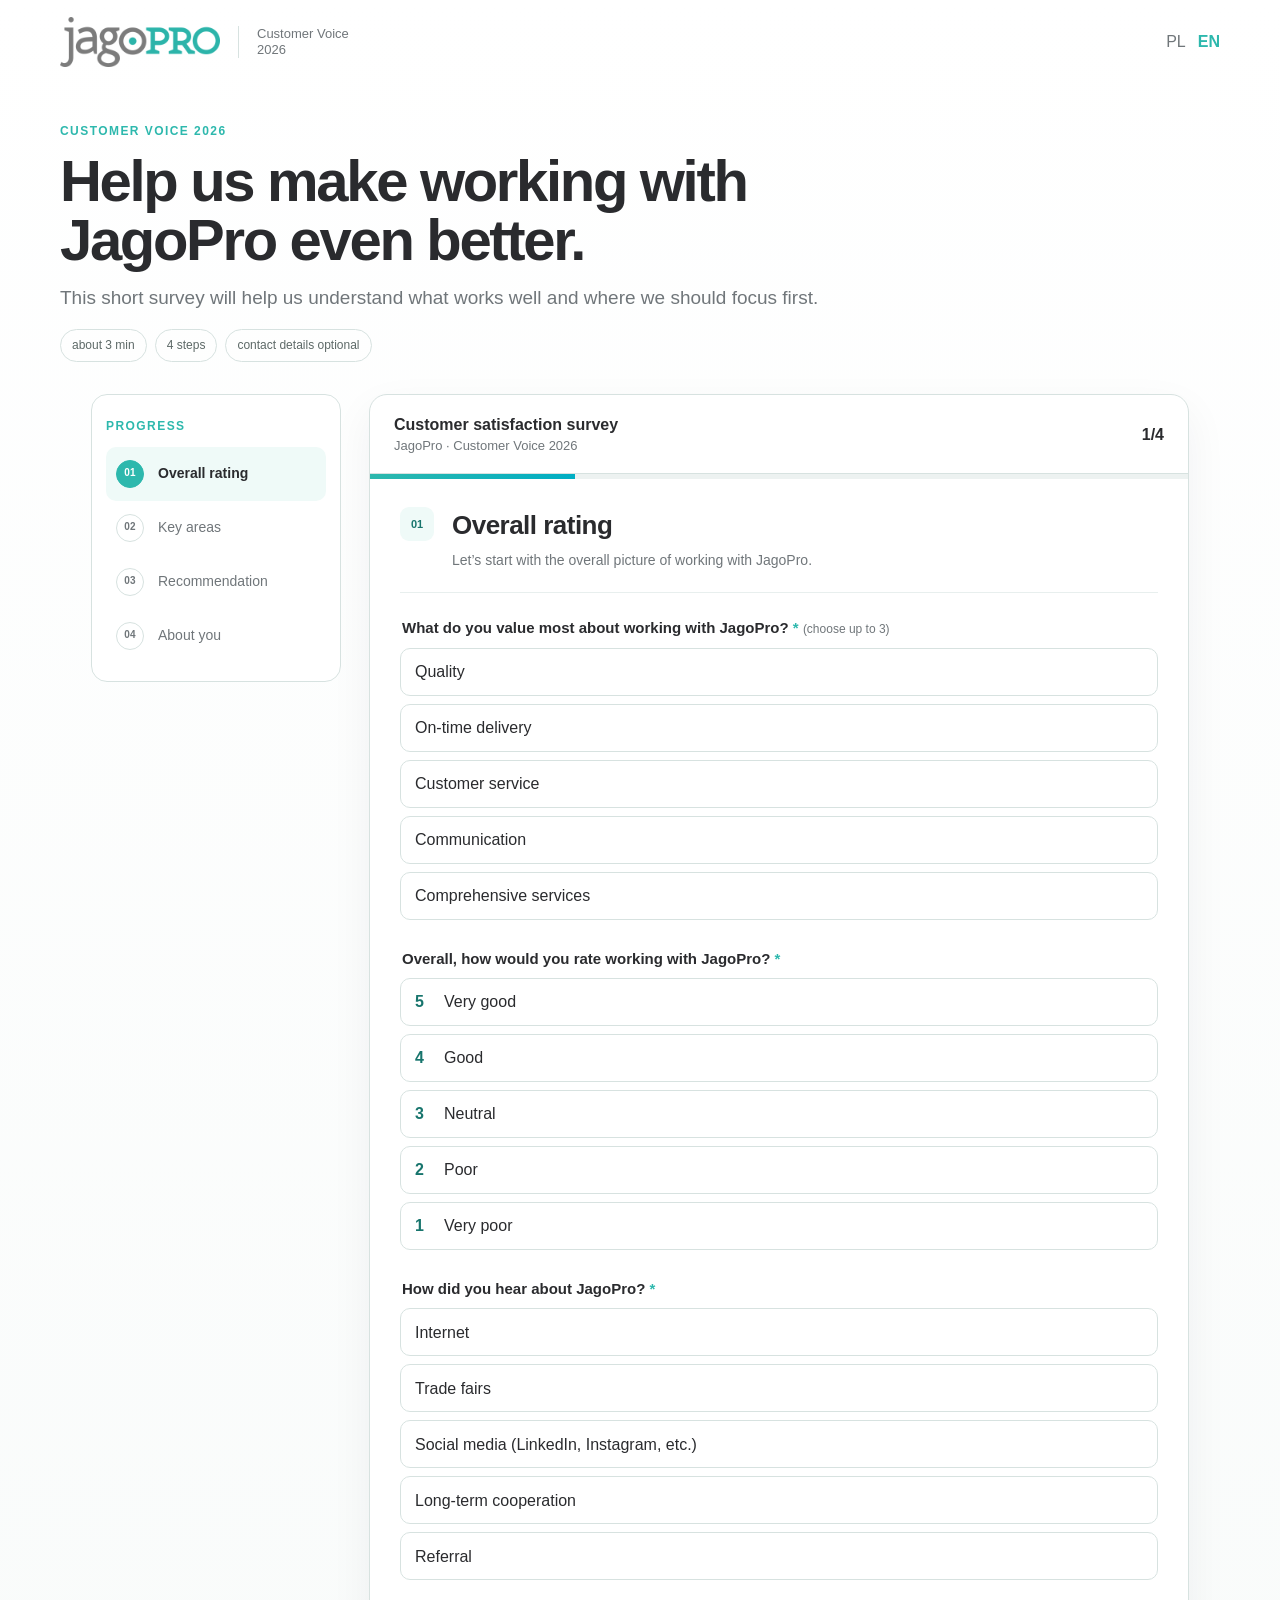
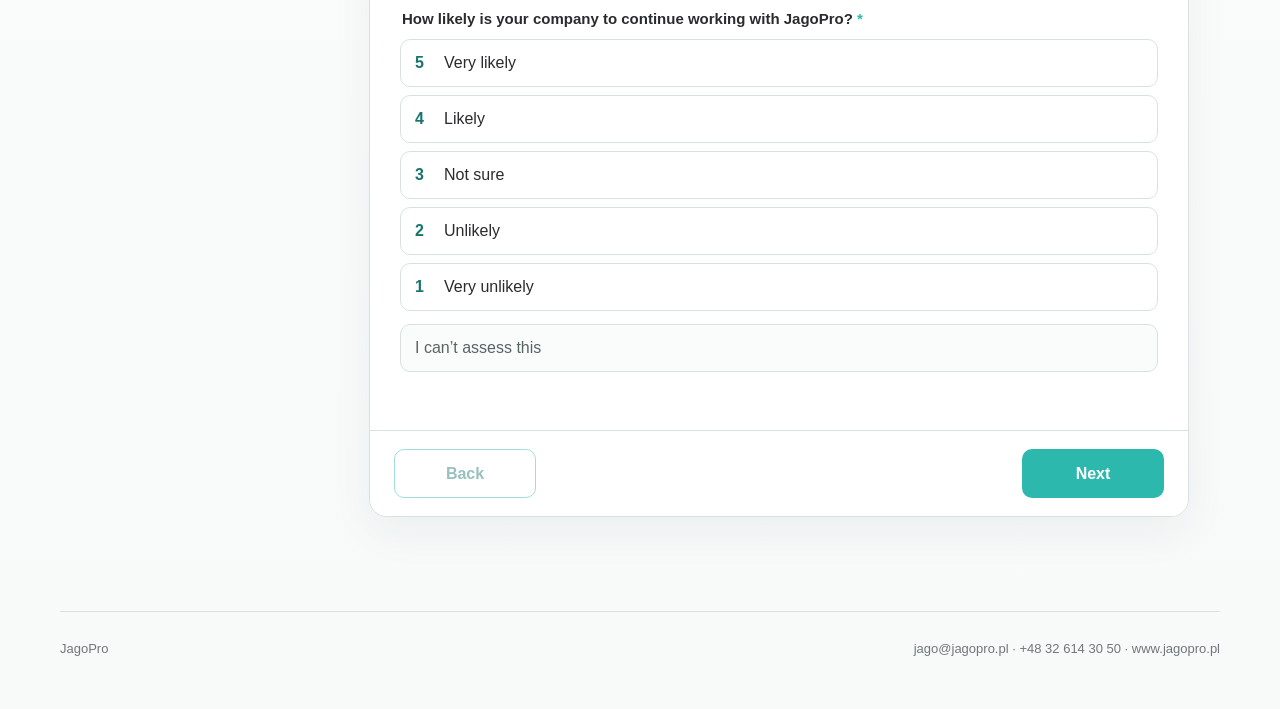
==== commit 1b4bca12: "Revert unrelated copy changes in EN; keep only Dagmara scope" ====
--- a/en.html
+++ b/en.html
@@ -24,7 +24,7 @@
   <section class="survey-hero">
     <span class="eyebrow">Customer Voice 2026</span>
     <h1>Help us make working with JagoPro even better.</h1>
-    <p>This short survey will help us better understand your assessment of working with JagoPro.</p>
+    <p>This short survey will help us understand what works well and where we should focus first.</p>
     <div class="survey-meta" aria-label="Survey information">
       <span>about 3 min</span><span>4 steps</span><span>contact details optional</span>
     </div>
@@ -59,7 +59,7 @@
             <section class="section active" data-title="Overall rating">
               <div class="section-heading">
                 <span class="section-kicker">01</span>
-                <div><h2>Overall rating</h2><p>Let’s start with the overall assessment of working with JagoPro.</p></div>
+                <div><h2>Overall rating</h2><p>Let’s start with the overall picture of working with JagoPro.</p></div>
               </div>
 
               <fieldset class="question question-fieldset" data-required-group="valued_features" data-max-choices="3">
@@ -96,7 +96,7 @@
               </fieldset>
 
               <div class="question" id="referral-source-wrap" hidden>
-                <label class="q-label" for="referral_source">Who referred you to us? <span class="optional">(optional)</span></label>
+                <label class="q-label" for="referral_source">Who referred you to us?</label>
                 <input id="referral_source" name="referral_source" type="text" placeholder="e.g. friend, business partner">
               </div>
 
@@ -165,7 +165,7 @@
 
               <div class="question">
                 <label class="q-label" for="additional_comment">Is there anything else you would like to share with us? <span class="optional">(optional)</span></label>
-                <textarea id="additional_comment" name="additional_comment" placeholder="You can add any additional information, comment or suggestion."></textarea>
+                <textarea id="additional_comment" name="additional_comment" placeholder="You can add another comment, suggestion or additional context."></textarea>
               </div>
             </section>
 
